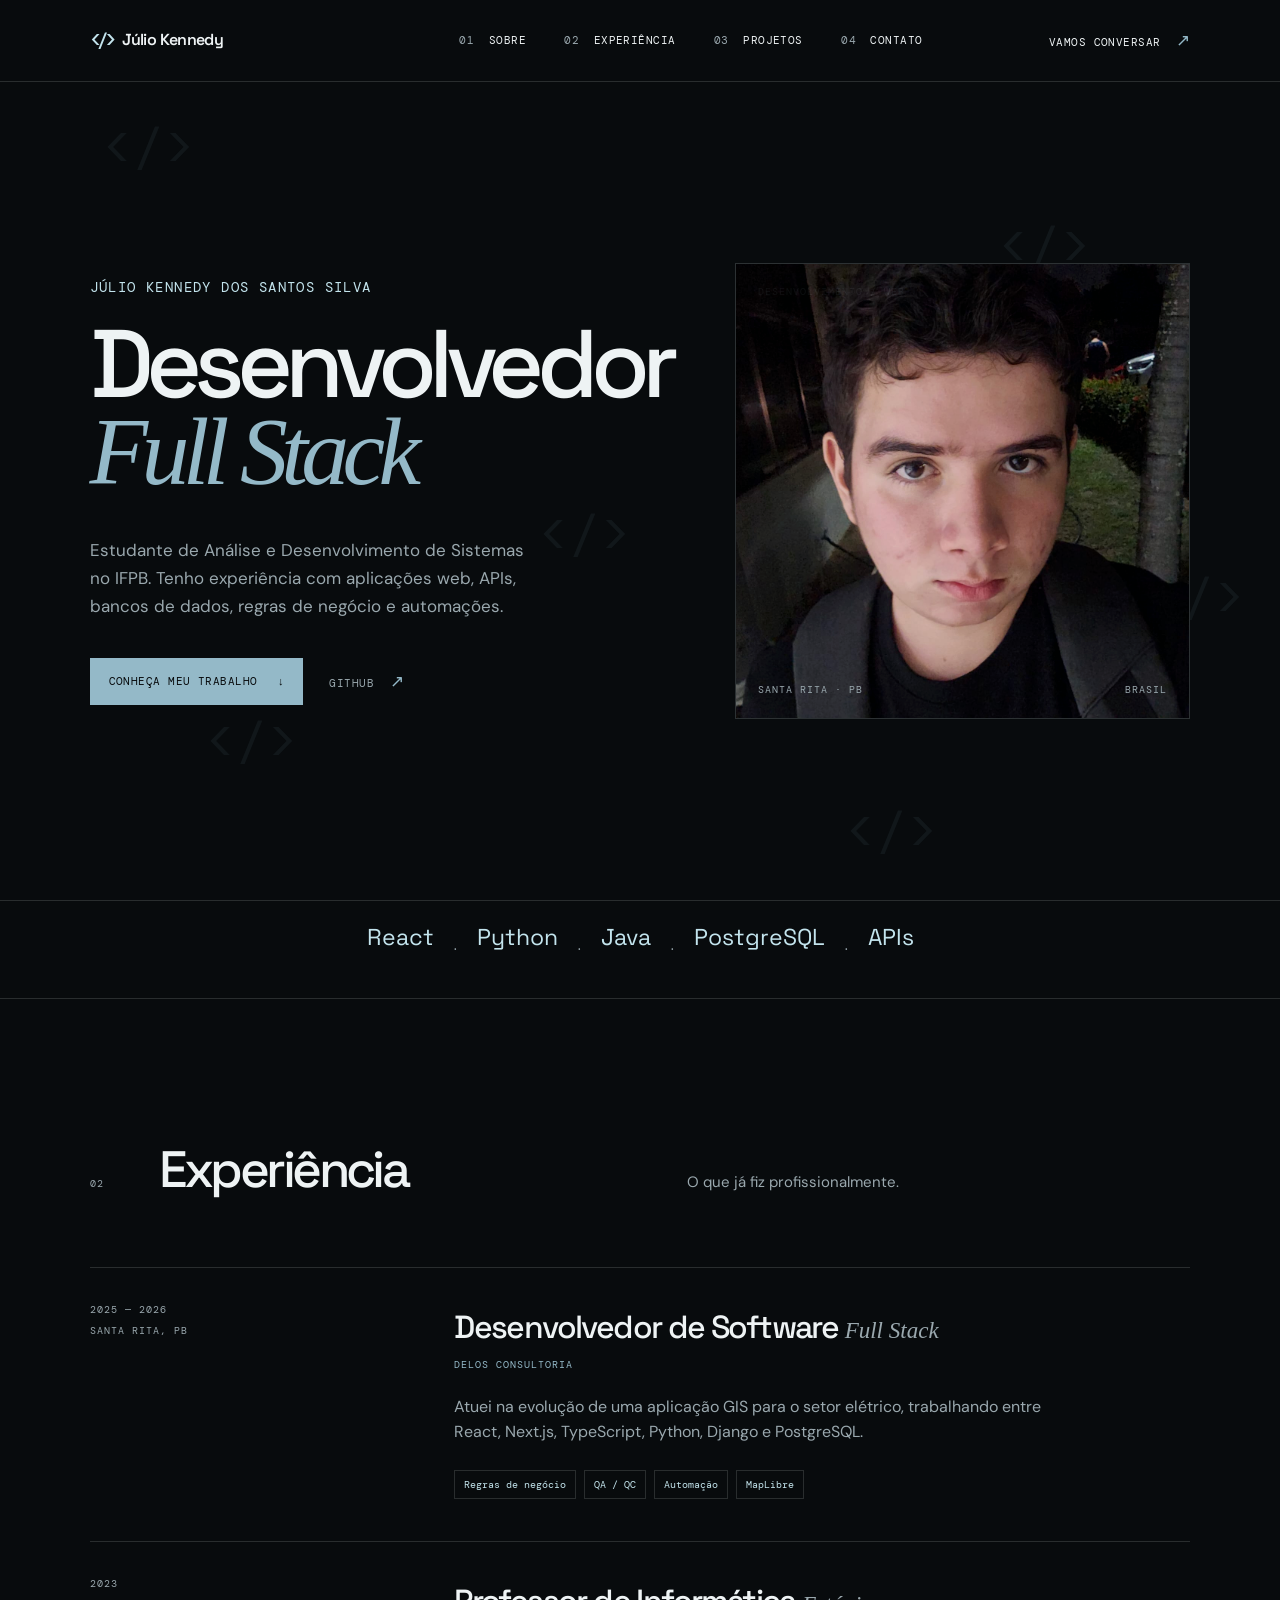
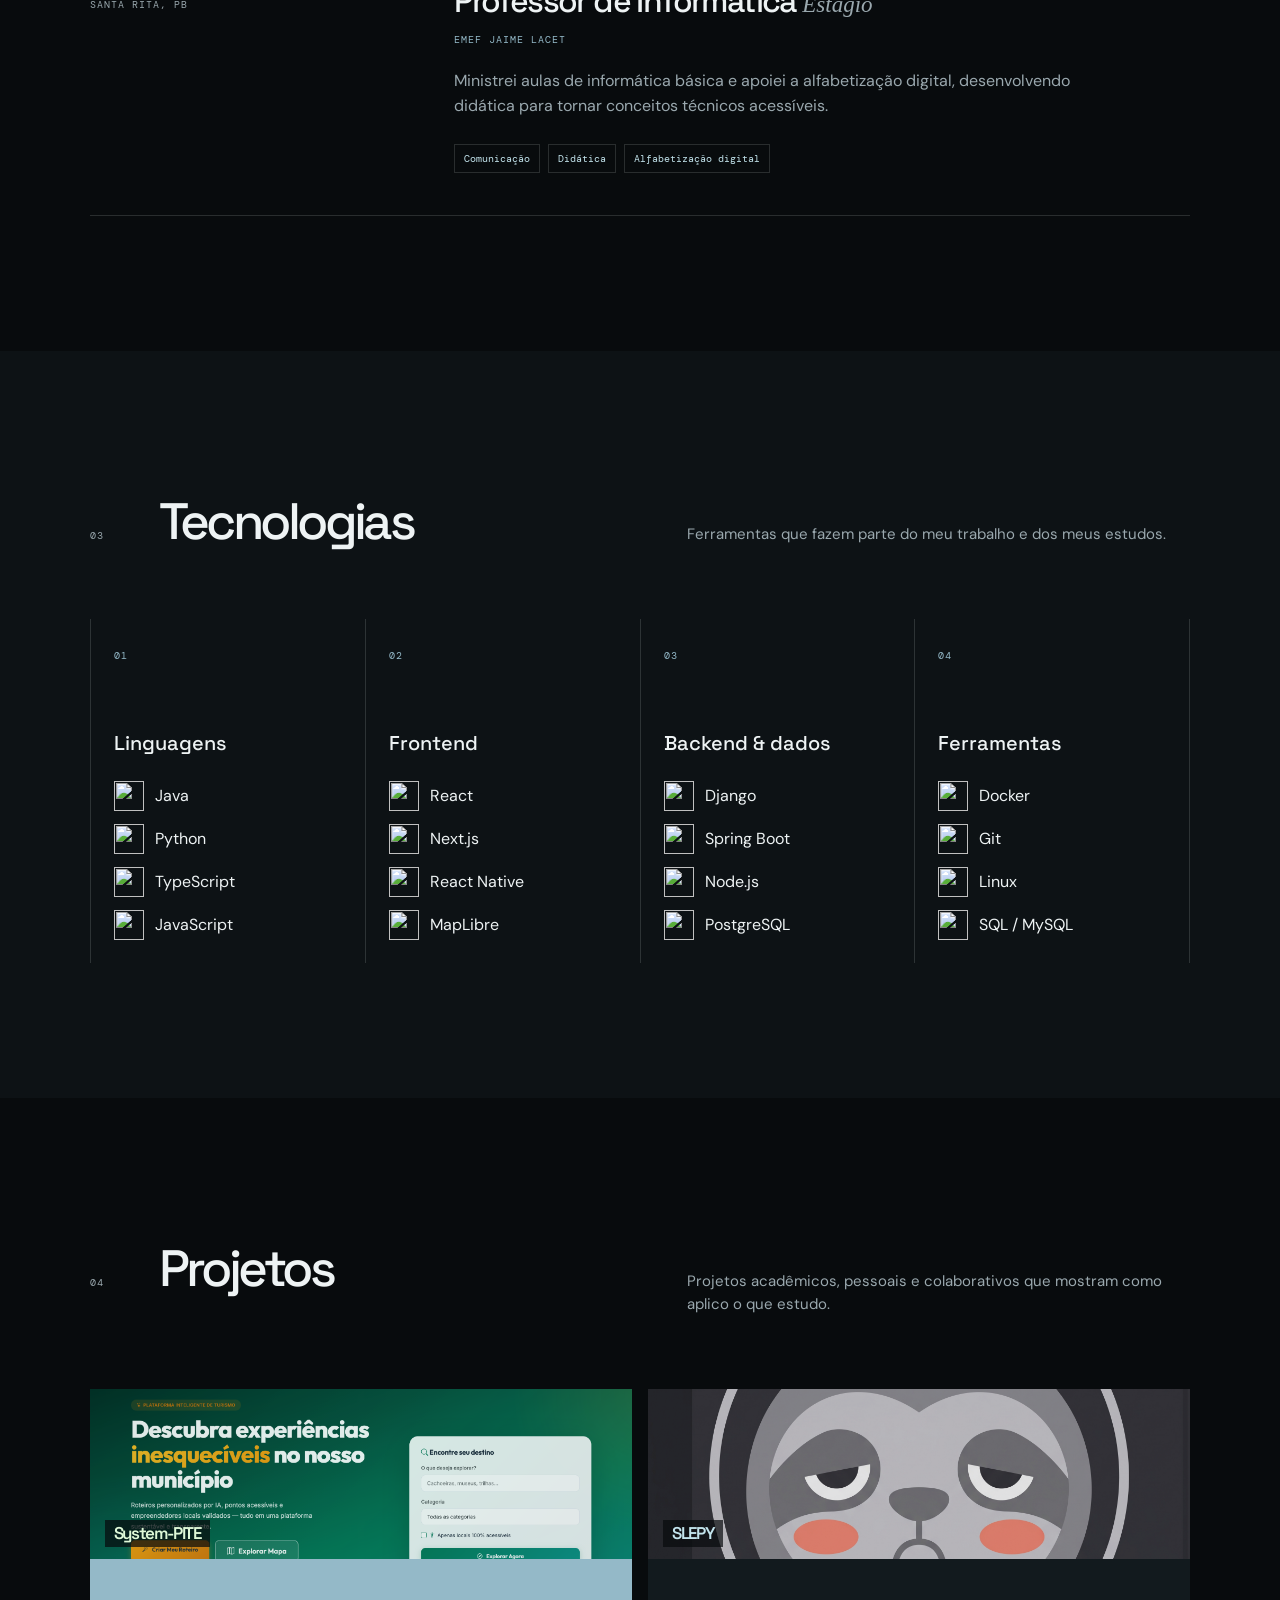
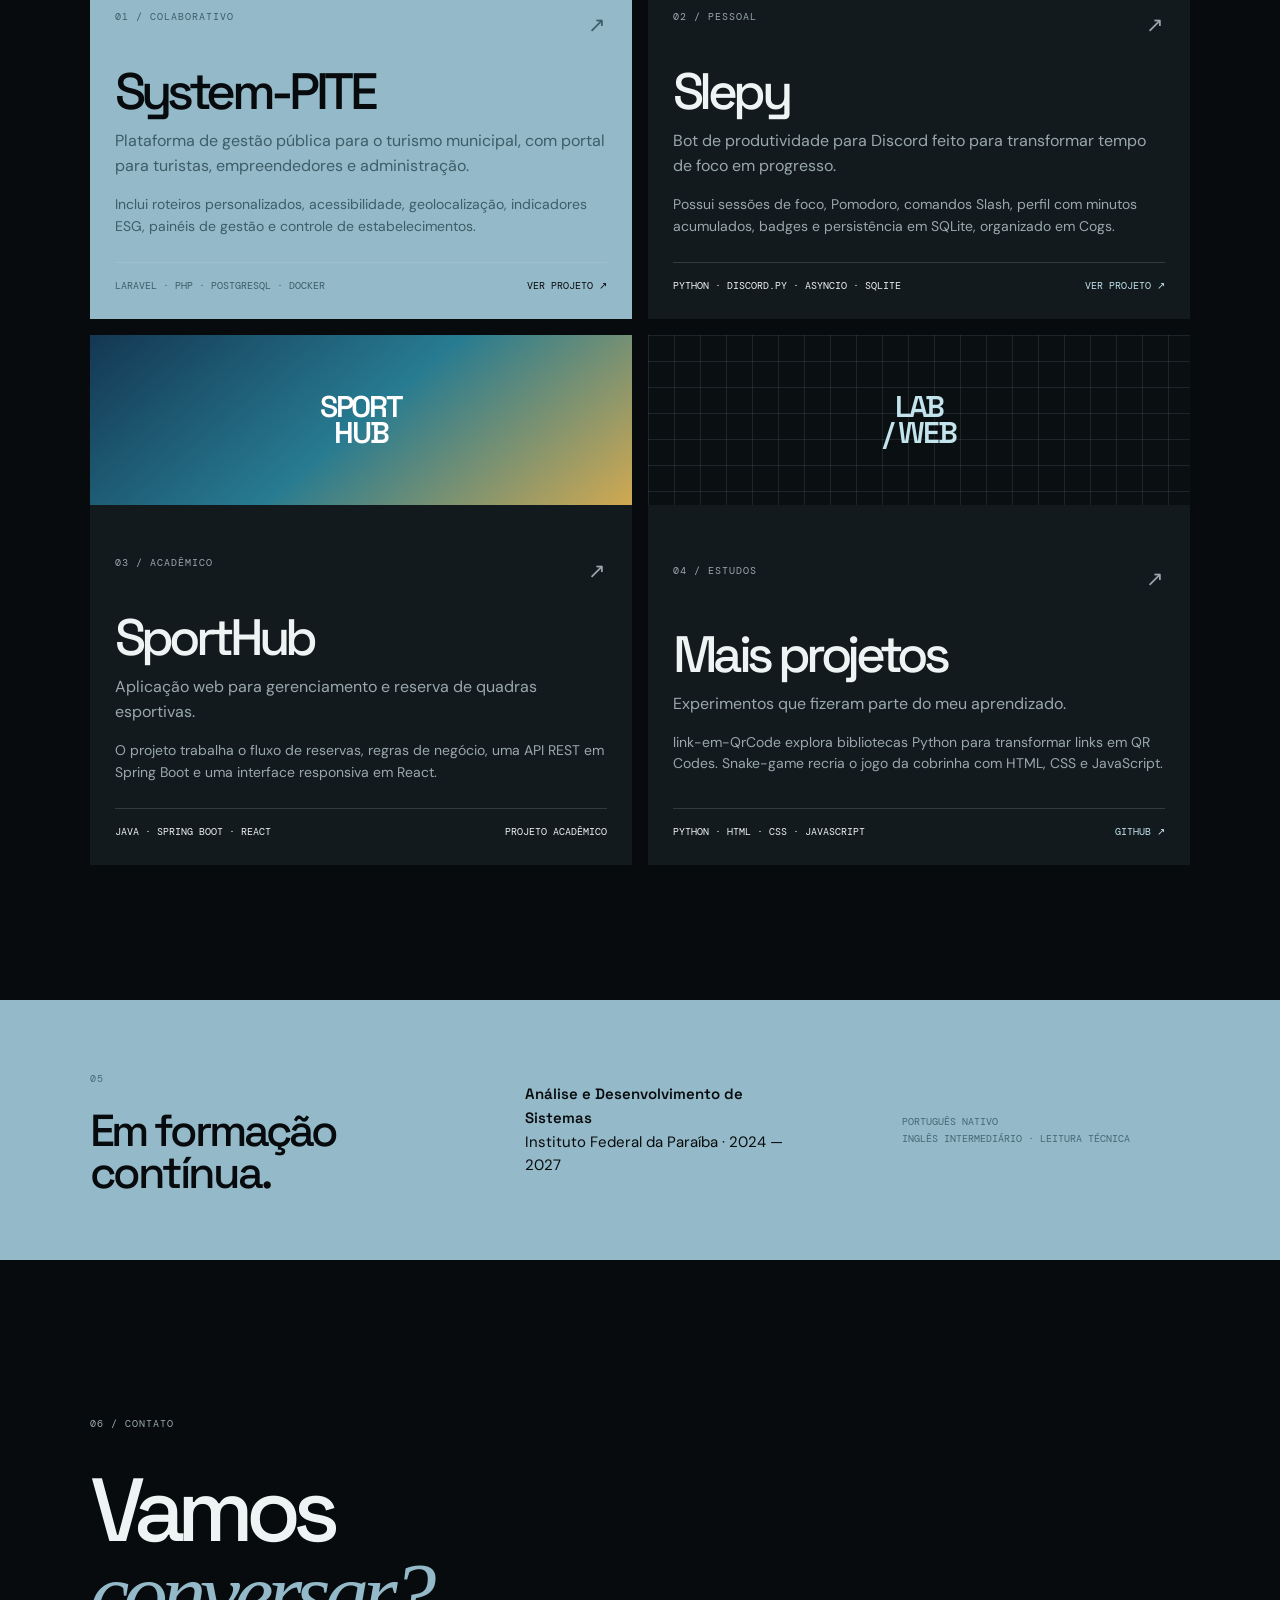
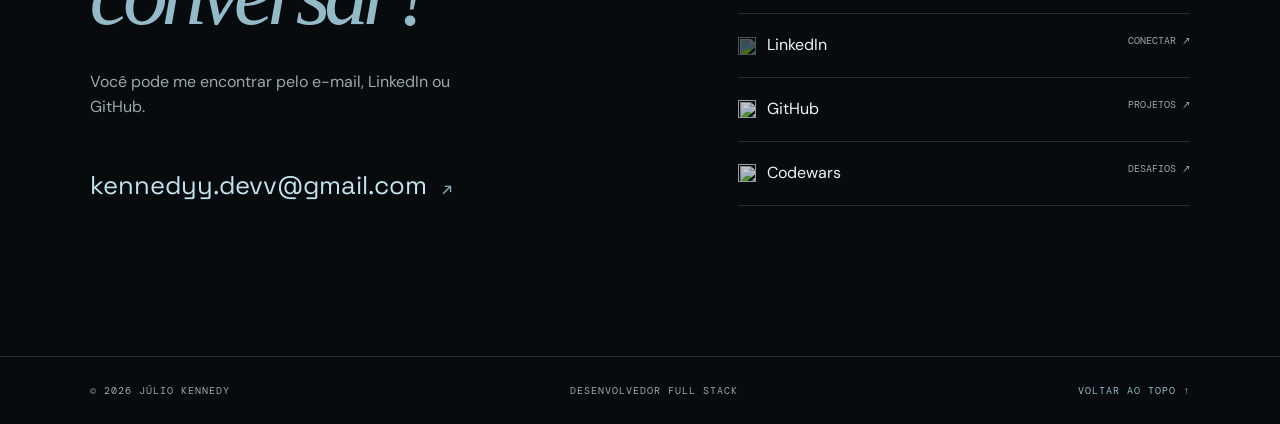
==== index.html @ 3c589f62 "feat: portifolio v1" ====
<!doctype html>
<html lang="pt-BR">
<head>
  <meta charset="UTF-8">
  <meta name="viewport" content="width=device-width, initial-scale=1.0">
  <meta name="description" content="Portfólio de Júlio Kennedy dos Santos Silva, Desenvolvedor Full Stack.">
  <meta name="theme-color" content="#101417">
  <title>Júlio Kennedy — Desenvolvedor Full Stack</title>
  <link rel="icon" type="image/svg+xml" href="favicon.svg">
  <link rel="preconnect" href="https://fonts.googleapis.com">
  <link rel="preconnect" href="https://fonts.gstatic.com" crossorigin>
  <link href="https://fonts.googleapis.com/css2?family=DM+Mono:wght@400;500&family=DM+Sans:wght@400;500;600;700&family=Space+Grotesk:wght@400;500;600;700&display=swap" rel="stylesheet">
  <link rel="stylesheet" href="style.css">
  <style>
    .contact-icon[src*="linkedin.svg"] { filter: invert(67%) sepia(8%) saturate(384%) hue-rotate(157deg) brightness(91%) contrast(86%); }
  </style>
</head>
<body>
  <div class="code-field" aria-hidden="true"><span>&lt;/&gt;</span><span>&lt;/&gt;</span><span>&lt;/&gt;</span><span>&lt;/&gt;</span><span>&lt;/&gt;</span><span>&lt;/&gt;</span></div>
  <div class="site-shell">
    <header class="site-header">
      <a class="brand" href="#top" aria-label="Voltar ao início"><span class="brand-symbol">&lt;/&gt;</span><span class="brand-name">Júlio Kennedy</span></a>
      <button class="menu-toggle" type="button" aria-expanded="false" aria-controls="main-nav">Menu</button>
      <nav class="main-nav" id="main-nav" aria-label="Navegação principal">
        <a href="#sobre">01 <span>Sobre</span></a>
        <a href="#experiencia">02 <span>Experiência</span></a>
        <a href="#projetos">03 <span>Projetos</span></a>
        <a href="#contato">04 <span>Contato</span></a>
      </nav>
      <a class="header-link" href="mailto:kennedyy.devv@gmail.com">Vamos conversar <span>↗</span></a>
    </header>

    <main id="top">
      <section class="hero section-pad" id="sobre">
        <div class="hero-copy reveal">
          <p class="hero-kicker">Júlio Kennedy dos Santos Silva</p>
          <h1>Desenvolvedor<br><em>Full Stack</em></h1>
          <p class="hero-intro">Estudante de Análise e Desenvolvimento de Sistemas no IFPB. Tenho experiência com aplicações web, APIs, bancos de dados, regras de negócio e automações.</p>
          <div class="hero-actions">
            <a class="button button-primary" href="#experiencia">Conheça meu trabalho <span>↓</span></a>
            <a class="text-link" href="https://github.com/JulioKennedyy" target="_blank" rel="noreferrer">GitHub <span>↗</span></a>
          </div>
        </div>
        <div class="hero-visual reveal" aria-label="Foto de Júlio Kennedy">
          <div class="visual-label">DESENVOLVIMENTO / WEB</div>
          <img class="portrait-image" src="image/juilioIcon.jpeg" alt="Foto de perfil de Júlio Kennedy">
          <div class="visual-caption"><span>Santa Rita · PB</span><span>BRASIL</span></div>
        </div>
      </section>

      <section class="signal-strip section-pad reveal" aria-label="Resumo profissional">
        <p>React</p><span>·</span><p>Python</p><span>·</span><p>Java</p><span>·</span><p>PostgreSQL</p><span>·</span><p>APIs</p>
      </section>

      <section class="content-section section-pad" id="experiencia">
        <div class="section-heading reveal"><span class="section-number">02</span><h2>Experiência</h2><p>O que já fiz profissionalmente.</p></div>
        <div class="experience-list">
          <article class="experience-item reveal">
            <div class="experience-meta"><span>2025 — 2026</span><span>Santa Rita, PB</span></div>
            <div class="experience-main"><h3>Desenvolvedor de Software <small>Full Stack</small></h3><p class="company">DELOS CONSULTORIA</p><p>Atuei na evolução de uma aplicação GIS para o setor elétrico, trabalhando entre React, Next.js, TypeScript, Python, Django e PostgreSQL.</p><ul class="tag-list"><li>Regras de negócio</li><li>QA / QC</li><li>Automação</li><li>MapLibre</li></ul></div>
          </article>
          <article class="experience-item reveal">
            <div class="experience-meta"><span>2023</span><span>Santa Rita, PB</span></div>
            <div class="experience-main"><h3>Professor de Informática <small>Estágio</small></h3><p class="company">EMEF JAIME LACET</p><p>Ministrei aulas de informática básica e apoiei a alfabetização digital, desenvolvendo didática para tornar conceitos técnicos acessíveis.</p><ul class="tag-list"><li>Comunicação</li><li>Didática</li><li>Alfabetização digital</li></ul></div>
          </article>
        </div>
      </section>

      <section class="content-section section-pad skills-section" id="stack">
        <div class="section-heading reveal"><span class="section-number">03</span><h2>Tecnologias</h2><p>Ferramentas que fazem parte do meu trabalho e dos meus estudos.</p></div>
        <div class="skills-grid reveal">
          <div class="skill-group"><span class="skill-index">01</span><h3>Linguagens</h3><div class="tech-list"><span><img src="https://skillicons.dev/icons?i=java" alt="">Java</span><span><img src="https://skillicons.dev/icons?i=python" alt="">Python</span><span><img src="https://skillicons.dev/icons?i=ts" alt="">TypeScript</span><span><img src="https://skillicons.dev/icons?i=js" alt="">JavaScript</span></div></div>
          <div class="skill-group"><span class="skill-index">02</span><h3>Frontend</h3><div class="tech-list"><span><img src="https://skillicons.dev/icons?i=react" alt="">React</span><span><img src="https://skillicons.dev/icons?i=nextjs" alt="">Next.js</span><span><img src="https://skillicons.dev/icons?i=react" alt="">React Native</span><span><img src="https://skillicons.dev/icons?i=django" alt="">MapLibre</span></div></div>
          <div class="skill-group"><span class="skill-index">03</span><h3>Backend & dados</h3><div class="tech-list"><span><img src="https://skillicons.dev/icons?i=django" alt="">Django</span><span><img src="https://skillicons.dev/icons?i=spring" alt="">Spring Boot</span><span><img src="https://skillicons.dev/icons?i=nodejs" alt="">Node.js</span><span><img src="https://skillicons.dev/icons?i=postgres" alt="">PostgreSQL</span></div></div>
          <div class="skill-group"><span class="skill-index">04</span><h3>Ferramentas</h3><div class="tech-list"><span><img src="https://skillicons.dev/icons?i=docker" alt="">Docker</span><span><img src="https://skillicons.dev/icons?i=git" alt="">Git</span><span><img src="https://skillicons.dev/icons?i=linux" alt="">Linux</span><span><img src="https://skillicons.dev/icons?i=mysql" alt="">SQL / MySQL</span></div></div>
        </div>
      </section>

      <section class="content-section section-pad projects-section" id="projetos">
        <div class="section-heading reveal"><span class="section-number">04</span><h2>Projetos</h2><p>Projetos acadêmicos, pessoais e colaborativos que mostram como aplico o que estudo.</p></div>
        <div class="projects-grid">
          <article class="project-card project-featured reveal"><div class="project-image project-image-pite"><img src="image/pyte.png" alt="Interface do projeto System-PITE"><span>System-PITE</span></div><div class="project-top"><span>01 / Colaborativo</span><span class="project-arrow">↗</span></div><div><h3>System-PITE</h3><p>Plataforma de gestão pública para o turismo municipal, com portal para turistas, empreendedores e administração.</p><p class="project-detail">Inclui roteiros personalizados, acessibilidade, geolocalização, indicadores ESG, painéis de gestão e controle de estabelecimentos.</p></div><div class="project-bottom"><span>Laravel · PHP · PostgreSQL · Docker</span><a href="https://github.com/MiguelSouza0/System-PITE" target="_blank" rel="noreferrer">Ver projeto ↗</a></div></article>
          <article class="project-card reveal"><div class="project-image project-image-slepy"><img src="image/slepyIcon.png" alt="Interface do bot Slepy no Discord"><span>SLEPY</span></div><div class="project-top"><span>02 / Pessoal</span><span class="project-arrow">↗</span></div><div><h3>Slepy</h3><p>Bot de produtividade para Discord feito para transformar tempo de foco em progresso.</p><p class="project-detail">Possui sessões de foco, Pomodoro, comandos Slash, perfil com minutos acumulados, badges e persistência em SQLite, organizado em Cogs.</p></div><div class="project-bottom"><span>Python · discord.py · asyncio · SQLite</span><a href="https://github.com/JulioKennedyy/Slepy" target="_blank" rel="noreferrer">Ver projeto ↗</a></div></article>
          <article class="project-card reveal"><div class="project-image project-image-sport"><span>SPORT<br>HUB</span></div><div class="project-top"><span>03 / Acadêmico</span><span class="project-arrow">↗</span></div><div><h3>SportHub</h3><p>Aplicação web para gerenciamento e reserva de quadras esportivas.</p><p class="project-detail">O projeto trabalha o fluxo de reservas, regras de negócio, uma API REST em Spring Boot e uma interface responsiva em React.</p></div><div class="project-bottom"><span>Java · Spring Boot · React</span><span>Projeto acadêmico</span></div></article>
          <article class="project-card reveal"><div class="project-image project-image-lab"><span>LAB<br>/ WEB</span></div><div class="project-top"><span>04 / Estudos</span><span class="project-arrow">↗</span></div><div><h3>Mais projetos</h3><p>Experimentos que fizeram parte do meu aprendizado.</p><p class="project-detail">link-em-QrCode explora bibliotecas Python para transformar links em QR Codes. Snake-game recria o jogo da cobrinha com HTML, CSS e JavaScript.</p></div><div class="project-bottom"><span>Python · HTML · CSS · JavaScript</span><a href="https://github.com/JulioKennedyy" target="_blank" rel="noreferrer">GitHub ↗</a></div></article>
        </div>
      </section>

      <section class="education-band section-pad reveal">
        <div><span class="section-number">05</span><h2>Em formação contínua.</h2></div>
        <p><strong>Análise e Desenvolvimento de Sistemas</strong><br>Instituto Federal da Paraíba · 2024 — 2027</p>
        <p class="language-note">Português nativo<br>Inglês intermediário · leitura técnica</p>
      </section>

      <section class="contact-section section-pad" id="contato">
        <div class="contact-content reveal"><span class="section-number">06 / Contato</span><h2>Vamos<br><em>conversar?</em></h2><p>Você pode me encontrar pelo e-mail, LinkedIn ou GitHub.</p><a class="contact-email" href="mailto:kennedyy.devv@gmail.com">kennedyy.devv@gmail.com <span>↗</span></a></div>
        <div class="contact-links reveal"><a href="https://www.linkedin.com/in/julio-kennedy-dos-santos-silva/" target="_blank" rel="noreferrer"><span class="contact-name"><img class="contact-icon" src="https://cdn.jsdelivr.net/npm/simple-icons@v13/icons/linkedin.svg" alt="" aria-hidden="true">LinkedIn</span><span>Conectar ↗</span></a><a href="https://github.com/JulioKennedyy" target="_blank" rel="noreferrer"><span class="contact-name"><img class="contact-icon" src="https://cdn.simpleicons.org/github/9aa8ae" alt="" aria-hidden="true">GitHub</span><span>Projetos ↗</span></a><a href="https://www.codewars.com/users/JulioKennedyy" target="_blank" rel="noreferrer"><span class="contact-name"><img class="contact-icon" src="https://cdn.simpleicons.org/codewars/9aa8ae" alt="" aria-hidden="true">Codewars</span><span>Desafios ↗</span></a></div>
      </section>
    </main>

    <footer class="site-footer section-pad"><span>© <span id="year"></span> Júlio Kennedy</span><span>Desenvolvedor Full Stack</span><a href="#top">Voltar ao topo ↑</a></footer>
  </div>
  <script src="script.js"></script>
</body>
</html>
---- style.css ----
@import url('https://fonts.googleapis.com/css2?family=DM+Mono:wght@400;500&family=DM+Sans:wght@400;500;600;700&family=Space+Grotesk:wght@400;500;600;700&display=swap');

:root { --ink: #080b0d; --ink-soft: #0d1215; --paper: #eef3f4; --muted: #9aa8ae; --line: rgba(216, 221, 224, .16); --blue: #94b9c8; --blue-bright: #c3e4ed; --serif: Georgia, 'Times New Roman', serif; --sans: 'DM Sans', sans-serif; --display: 'Space Grotesk', sans-serif; --mono: 'DM Mono', monospace; }
* { box-sizing: border-box; }
html { scroll-behavior: smooth; }
body { margin: 0; background: var(--ink); color: var(--paper); font-family: var(--sans); font-size: 16px; line-height: 1.55; }
a { color: inherit; text-decoration: none; }
.site-shell { overflow: hidden; }
.code-field { inset: 0; overflow: hidden; pointer-events: none; position: fixed; z-index: 0; }
.code-field span { color: rgba(148, 185, 200, .07); font-family: var(--mono); font-size: clamp(24px, 4vw, 58px); position: absolute; }
.code-field span:nth-child(1) { animation: code-drift-one 22s linear infinite; left: 8%; top: 12%; }
.code-field span:nth-child(2) { animation: code-drift-two 27s linear infinite; left: 78%; top: 23%; }
.code-field span:nth-child(3) { animation: code-drift-one 31s linear infinite reverse; left: 42%; top: 55%; }
.code-field span:nth-child(4) { animation: code-drift-two 25s linear infinite reverse; left: 16%; top: 78%; }
.code-field span:nth-child(5) { animation: code-drift-one 34s linear infinite; left: 66%; top: 88%; }
.code-field span:nth-child(6) { animation: code-drift-two 29s linear infinite; left: 90%; top: 62%; }
@keyframes code-drift-one { 0% { opacity: 0; transform: translate3d(-12vw, 8vh, 0) rotate(-8deg); } 15%, 75% { opacity: 1; } 100% { opacity: 0; transform: translate3d(16vw, -18vh, 0) rotate(12deg); } }
@keyframes code-drift-two { 0% { opacity: 0; transform: translate3d(10vw, 15vh, 0) rotate(10deg); } 20%, 80% { opacity: 1; } 100% { opacity: 0; transform: translate3d(-19vw, -12vh, 0) rotate(-15deg); } }
.section-pad { padding-left: clamp(24px, 7vw, 112px); padding-right: clamp(24px, 7vw, 112px); }
.site-header { align-items: center; border-bottom: 1px solid var(--line); display: flex; height: 82px; justify-content: space-between; padding: 0 clamp(24px, 7vw, 112px); position: relative; z-index: 5; }
.brand { align-items: center; color: var(--paper); display: flex; font-family: var(--display); gap: 10px; }
.brand-symbol { color: var(--blue-bright); font-family: var(--mono); font-size: 19px; font-weight: 500; letter-spacing: -.18em; }
.brand-name { font-size: 16px; font-weight: 600; letter-spacing: -.04em; }
.main-nav { display: flex; gap: clamp(20px, 3vw, 50px); margin-left: 10%; }
.main-nav a, .header-link, .text-link { color: var(--muted); font-family: var(--mono); font-size: 11px; letter-spacing: .04em; text-transform: uppercase; transition: color .25s ease; }
.main-nav a span { color: var(--paper); margin-left: 7px; }
.main-nav a:hover, .header-link:hover, .text-link:hover { color: var(--blue-bright); }
.header-link { color: var(--paper); }
.header-link span, .text-link span, .contact-email span { color: var(--blue); font-size: 17px; margin-left: 8px; }
.menu-toggle { background: none; border: 0; color: var(--paper); cursor: pointer; display: none; font-family: var(--mono); font-size: 11px; text-transform: uppercase; }
.hero { align-items: center; display: grid; gap: 7vw; grid-template-columns: minmax(0, 1fr) minmax(300px, .82fr); min-height: calc(100vh - 82px); padding-bottom: 100px; padding-top: 100px; }
.hero-kicker, .section-number, .visual-label, .visual-caption, .project-top, .skill-index, .experience-meta, .company, .site-footer { color: var(--muted); font-family: var(--mono); font-size: 10px; letter-spacing: .1em; text-transform: uppercase; }
.hero-kicker { color: var(--blue-bright); font-size: 14px; margin: 0 0 22px; }
h1, h2, h3, p { margin-top: 0; }
h1 { color: var(--paper); font-family: var(--display); font-size: clamp(54px, 7.5vw, 116px); font-weight: 500; letter-spacing: -.08em; line-height: .91; margin-bottom: 40px; max-width: 850px; }
h1 em, .contact-content h2 em { color: var(--blue); font-family: var(--serif); font-weight: 400; letter-spacing: -.07em; }
.hero-intro { color: var(--muted); font-size: 17px; line-height: 1.65; max-width: 455px; }
.hero-actions { align-items: center; display: flex; gap: 26px; margin-top: 38px; }
.button { display: inline-flex; font-family: var(--mono); font-size: 11px; gap: 20px; letter-spacing: .04em; padding: 15px 19px; text-transform: uppercase; transition: background .25s ease, color .25s ease, transform .25s ease; }
.button-primary { background: var(--blue); color: var(--ink); }
.button-primary:hover { background: var(--blue-bright); transform: translateY(-3px); }
.hero-visual { aspect-ratio: 1 / 1; background: #0b1012; border: 1px solid var(--line); max-width: 570px; overflow: hidden; position: relative; transform: rotate(2deg); z-index: 1; }
.code-mark { color: rgba(195, 228, 237, .12); font-family: var(--mono); font-size: clamp(90px, 14vw, 190px); letter-spacing: -.2em; line-height: 1; position: absolute; right: -15px; top: 28%; z-index: 1; }
.portrait-frame { align-items: center; background: rgba(8, 11, 13, .76); border: 1px solid rgba(195, 228, 237, .45); bottom: 43px; display: flex; flex-direction: column; height: 37%; justify-content: center; position: absolute; right: 38px; width: 30%; z-index: 3; }
.portrait-frame span { color: var(--blue-bright); font-family: var(--display); font-size: clamp(30px, 4vw, 52px); font-weight: 600; letter-spacing: -.1em; }
.portrait-frame small { color: var(--muted); font-family: var(--mono); font-size: 8px; letter-spacing: .08em; margin-top: 10px; }
.portrait-image { filter: contrast(1.08); height: 100%; object-fit: cover; opacity: .92; width: 100%; }
.visual-grid { background-image: linear-gradient(rgba(148, 185, 200, .13) 1px, transparent 1px), linear-gradient(90deg, rgba(148, 185, 200, .13) 1px, transparent 1px); background-size: 12.5% 12.5%; inset: 0; position: absolute; }
.visual-route { border: 1px solid var(--blue); border-radius: 48% 52% 42% 58%; height: 72%; left: 14%; opacity: .85; position: absolute; top: 15%; transform: rotate(42deg); width: 55%; }
.route-two { border-color: var(--blue-bright); border-radius: 40% 60% 65% 35%; height: 59%; left: 32%; opacity: .45; top: 23%; transform: rotate(-28deg); width: 45%; }
.visual-point { background: var(--blue-bright); border-radius: 50%; box-shadow: 0 0 0 9px rgba(195, 228, 237, .1), 0 0 26px rgba(195, 228, 237, .55); height: 9px; position: absolute; width: 9px; }
.point-one { left: 28%; top: 30%; }.point-two { right: 23%; top: 54%; }.point-three { bottom: 20%; left: 47%; }
.visual-caption { bottom: 20px; display: flex; justify-content: space-between; left: 22px; position: absolute; right: 22px; }.visual-label { color: var(--blue); left: 22px; position: absolute; top: 20px; }
.signal-strip { align-items: center; border-bottom: 1px solid var(--line); border-top: 1px solid var(--line); color: var(--blue-bright); display: flex; font-family: var(--display); font-size: clamp(16px, 2vw, 23px); gap: 18px; justify-content: center; padding-bottom: 19px; padding-top: 19px; }.signal-strip span { color: var(--muted); font-family: var(--mono); font-size: 11px; }
.content-section { padding-bottom: 135px; padding-top: 145px; }.section-heading { align-items: baseline; display: grid; gap: 24px; grid-template-columns: 45px 1fr 1fr; margin-bottom: 72px; }.section-heading h2 { font-family: var(--display); font-size: clamp(34px, 4vw, 62px); font-weight: 500; letter-spacing: -.07em; line-height: 1; margin: 0; }.section-heading p { color: var(--muted); font-size: 15px; margin: 0; }
.experience-item { border-top: 1px solid var(--line); display: grid; gap: 30px; grid-template-columns: 1fr 2.2fr; padding: 35px 0 42px; }.experience-item:last-child { border-bottom: 1px solid var(--line); }.experience-meta { display: flex; flex-direction: column; gap: 7px; line-height: 1.4; }.experience-main { max-width: 750px; }.experience-main h3 { font-family: var(--display); font-size: clamp(22px, 2.5vw, 32px); font-weight: 500; letter-spacing: -.05em; margin-bottom: 5px; }.experience-main h3 small { color: var(--muted); font-family: var(--serif); font-size: .72em; font-style: italic; font-weight: 400; letter-spacing: 0; }.company { color: var(--blue); margin-bottom: 22px; }.experience-main > p:not(.company) { color: var(--muted); max-width: 625px; }.tag-list { display: flex; flex-wrap: wrap; gap: 8px; list-style: none; margin: 25px 0 0; padding: 0; }.tag-list li { border: 1px solid var(--line); color: var(--blue-bright); font-family: var(--mono); font-size: 10px; padding: 6px 9px; }
.skills-section { background: #0d1215; }.skills-grid { border-left: 1px solid var(--line); display: grid; grid-template-columns: repeat(4, 1fr); }.skill-group { border-right: 1px solid var(--line); min-height: 290px; padding: 23px; }.skill-index { color: var(--blue); }.skill-group h3 { font-family: var(--display); font-size: 20px; font-weight: 500; margin: 61px 0 22px; }.tech-list { display: grid; gap: 13px; }.tech-list span { align-items: center; color: var(--paper); display: flex; font-size: 16px; gap: 11px; }.tech-list img { height: 30px; width: 30px; }
.projects-grid { display: grid; gap: 16px; grid-template-columns: 1fr 1fr; }.project-card { background: #121a1e; display: flex; flex-direction: column; justify-content: space-between; min-height: 530px; padding: 25px; transition: background .25s ease, transform .25s ease; }.project-card:hover { background: #1b2a31; transform: translateY(-5px); }.project-featured { background: var(--blue); color: var(--ink); }.project-featured:hover { background: var(--blue-bright); }.project-image { align-items: center; background-color: #0a0f11; display: flex; height: 170px; justify-content: center; margin: -25px -25px 25px; overflow: hidden; position: relative; }.project-image::after { background: linear-gradient(130deg, transparent, rgba(195, 228, 237, .2), transparent); content: ''; inset: 0; position: absolute; transform: translateX(-100%); transition: transform .5s ease; }.project-card:hover .project-image::after { transform: translateX(100%); }.project-image > img { height: 100%; object-fit: cover; width: 100%; }.project-image span { color: var(--blue-bright); font-family: var(--display); font-size: 30px; font-weight: 600; letter-spacing: -.08em; line-height: .85; position: relative; text-align: center; z-index: 1; }.project-image-pite { background: linear-gradient(135deg, #063c32, #08745e 55%, #112e38); }.project-image-pite img { opacity: .88; }.project-image-pite span { background: rgba(8, 11, 13, .72); bottom: 12px; color: #dff9d8; font-size: 17px; left: 15px; padding: 6px 9px; position: absolute; }.project-image-slepy { background: #2d2d35; }.project-image-slepy img { opacity: .86; }.project-image-slepy span { background: rgba(8, 11, 13, .7); bottom: 12px; color: var(--blue-bright); font-size: 17px; left: 15px; padding: 6px 9px; position: absolute; }.project-image-sport { background: linear-gradient(140deg, #143753, #277b91 50%, #d1a951); }.project-image-sport span { color: #fff; }.project-image-lab { background-image: linear-gradient(rgba(148, 185, 200, .13) 1px, transparent 1px), linear-gradient(90deg, rgba(148, 185, 200, .13) 1px, transparent 1px); background-size: 26px 26px; }.project-top, .project-bottom { display: flex; justify-content: space-between; }.project-card .project-top { color: var(--muted); }.project-featured .project-top, .project-featured .project-bottom { color: #3d5d68; }.project-arrow { font-size: 21px; }.project-card h3 { font-family: var(--display); font-size: clamp(33px, 4vw, 58px); font-weight: 500; letter-spacing: -.09em; line-height: 1; margin: 0 0 12px; }.project-card p { color: var(--muted); margin: 0; }.project-featured p { color: #3d5d68; }.project-detail { font-size: 14px; line-height: 1.55; margin-top: 15px !important; max-width: 560px; }.project-bottom { border-top: 1px solid rgba(216, 221, 224, .16); font-family: var(--mono); font-size: 10px; gap: 15px; padding-top: 15px; text-transform: uppercase; }.project-bottom a { color: var(--blue-bright); }.project-featured .project-bottom a { color: var(--ink); }.project-note { align-items: flex-start; border-bottom: 1px solid var(--line); border-top: 1px solid var(--line); display: flex; gap: 40px; grid-column: span 2; padding: 27px 0; }.project-index { color: var(--blue); font-family: var(--mono); font-size: 11px; }.project-note p { color: var(--muted); font-family: var(--serif); font-size: clamp(20px, 2.3vw, 30px); line-height: 1.25; margin: 0; max-width: 650px; }
.education-band { align-items: center; background: var(--blue); color: var(--ink); display: grid; gap: 7vw; grid-template-columns: 1.2fr 1fr 1fr; padding-bottom: 65px; padding-top: 65px; }.education-band .section-number { color: #496b76; }.education-band h2 { font-family: var(--display); font-size: clamp(29px, 3.5vw, 50px); font-weight: 500; letter-spacing: -.07em; line-height: .95; margin: 20px 0 0; max-width: 260px; }.education-band p { font-size: 15px; margin: 0; }.education-band strong { font-family: var(--display); font-weight: 600; }.language-note { color: #466874; font-family: var(--mono); font-size: 10px !important; line-height: 1.7; text-transform: uppercase; }
.contact-section { display: grid; gap: 10vw; grid-template-columns: 1.15fr 1fr; padding-bottom: 150px; padding-top: 150px; }.contact-content h2 { font-family: var(--display); font-size: clamp(48px, 7vw, 100px); font-weight: 500; letter-spacing: -.09em; line-height: .92; margin: 35px 0; }.contact-content > p { color: var(--muted); max-width: 370px; }.contact-email { color: var(--blue-bright); display: inline-block; font-family: var(--display); font-size: clamp(18px, 2vw, 26px); margin-top: 30px; }.contact-links { align-self: end; border-top: 1px solid var(--line); }.contact-links a { border-bottom: 1px solid var(--line); display: flex; justify-content: space-between; padding: 19px 0; }.contact-name { align-items: center; display: inline-flex; gap: 11px; }.contact-icon { height: 18px; opacity: .8; width: 18px; }.contact-links a span:last-child { color: var(--muted); font-family: var(--mono); font-size: 10px; text-transform: uppercase; }.site-footer { border-top: 1px solid var(--line); display: flex; justify-content: space-between; padding-bottom: 26px; padding-top: 26px; }.site-footer a { color: var(--blue); }
.reveal { opacity: 0; transform: translateY(20px); transition: opacity .7s ease, transform .7s ease; }.hero .reveal { opacity: 1; transform: none; }.reveal.visible { opacity: 1; transform: translateY(0); }
@media (max-width: 760px) { .site-header { height: 70px; }.brand-name { font-size: 14px; }.menu-toggle { display: block; }.main-nav { background: var(--ink-soft); border-bottom: 1px solid var(--line); display: none; flex-direction: column; gap: 25px; left: 0; margin: 0; padding: 30px 24px; position: absolute; right: 0; top: 69px; }.main-nav.is-open { display: flex; }.header-link { display: none; }.hero { display: block; min-height: auto; padding-bottom: 80px; padding-top: 80px; }.hero-visual { margin: 75px auto 0; max-width: 480px; }.signal-strip { flex-wrap: wrap; gap: 8px 12px; justify-content: flex-start; }.content-section { padding-bottom: 90px; padding-top: 90px; }.section-heading { gap: 12px; grid-template-columns: 34px 1fr; margin-bottom: 48px; }.section-heading p { grid-column: 2; }.experience-item { display: block; }.experience-meta { flex-direction: row; justify-content: space-between; margin-bottom: 23px; }.skills-grid { grid-template-columns: 1fr 1fr; }.skill-group { min-height: 280px; padding: 16px; }.skill-group h3 { margin-top: 35px; }.tech-list span { font-size: 14px; }.tech-list img { height: 26px; width: 26px; }.projects-grid { grid-template-columns: 1fr; }.project-card { min-height: 490px; }.project-note { grid-column: auto; }.education-band, .contact-section { display: block; }.education-band > * { margin-bottom: 32px; }.education-band > *:last-child { margin-bottom: 0; }.contact-section { padding-bottom: 100px; padding-top: 100px; }.contact-links { margin-top: 70px; }.site-footer { align-items: flex-start; flex-direction: column; gap: 10px; } }
@media (prefers-reduced-motion: reduce) { html { scroll-behavior: auto; }.reveal { opacity: 1; transform: none; transition: none; }.project-card, .button { transition: none; }.code-field span { animation: none; } }
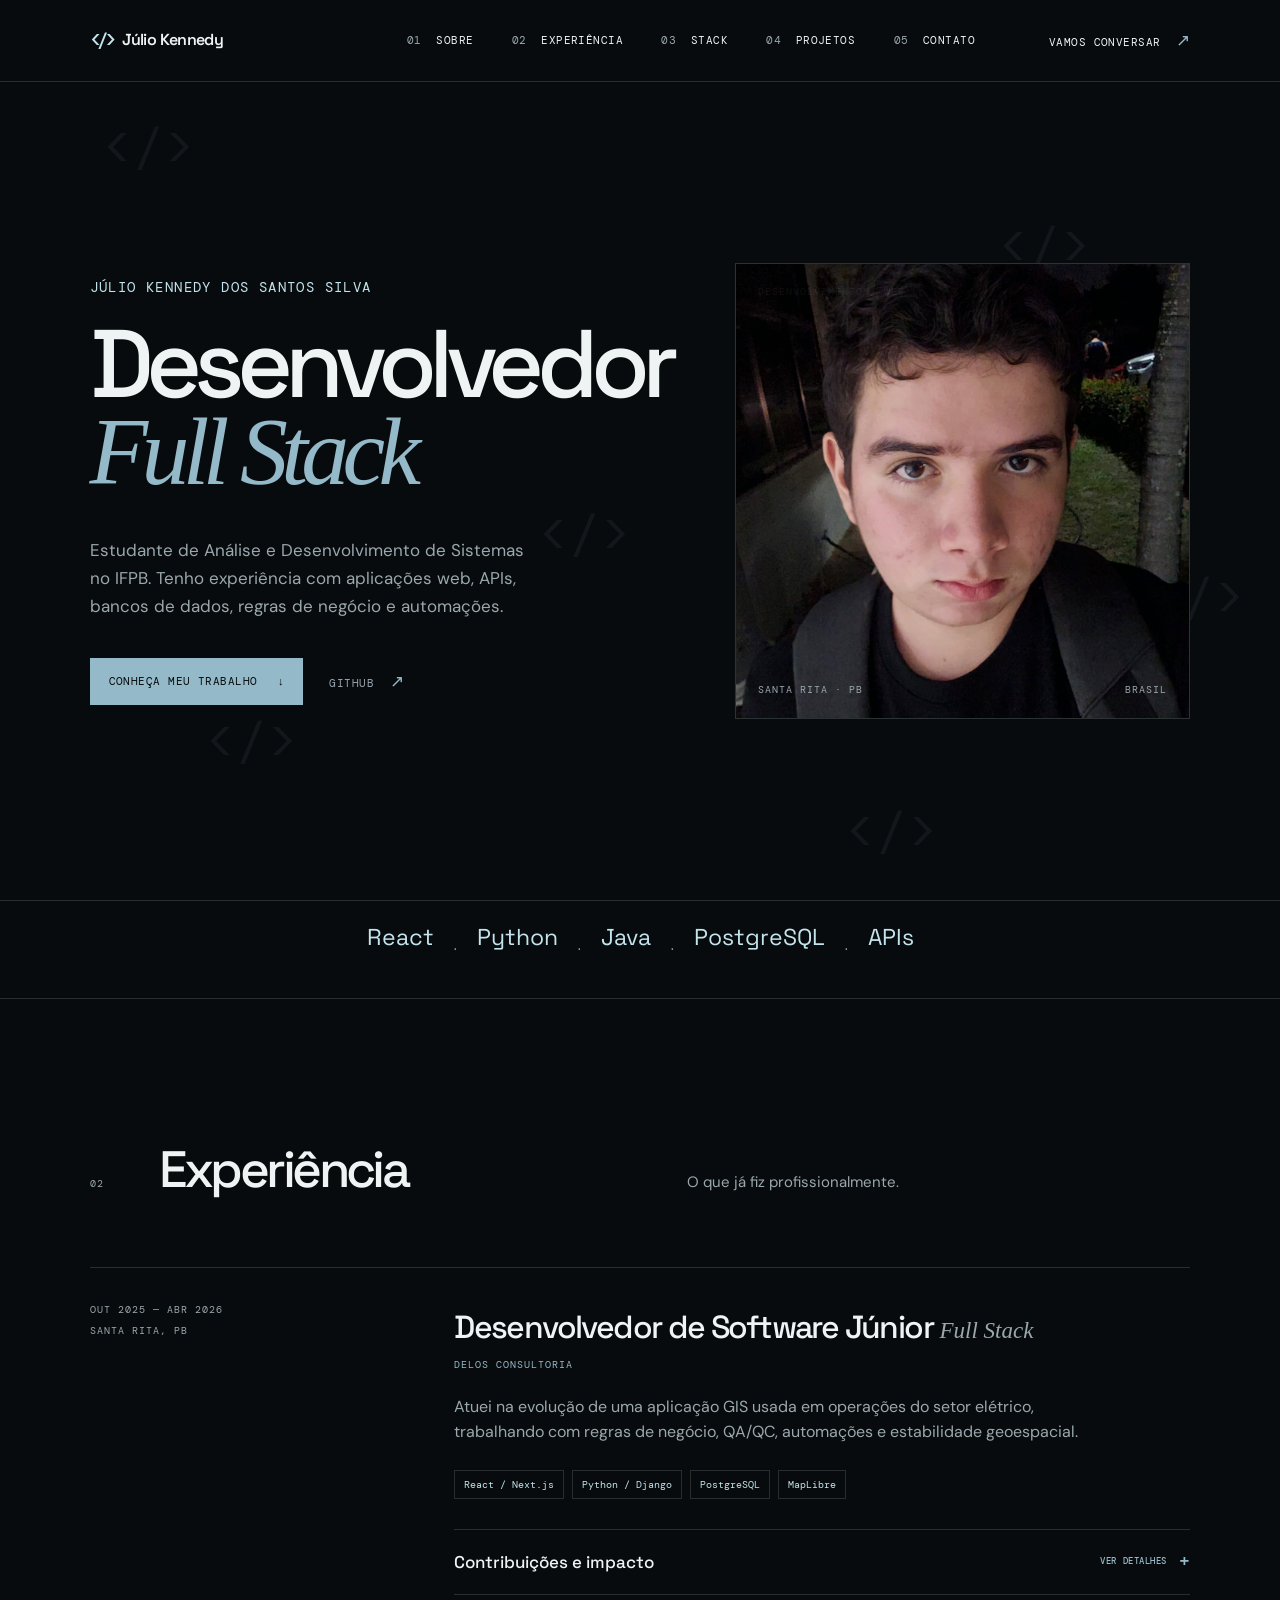
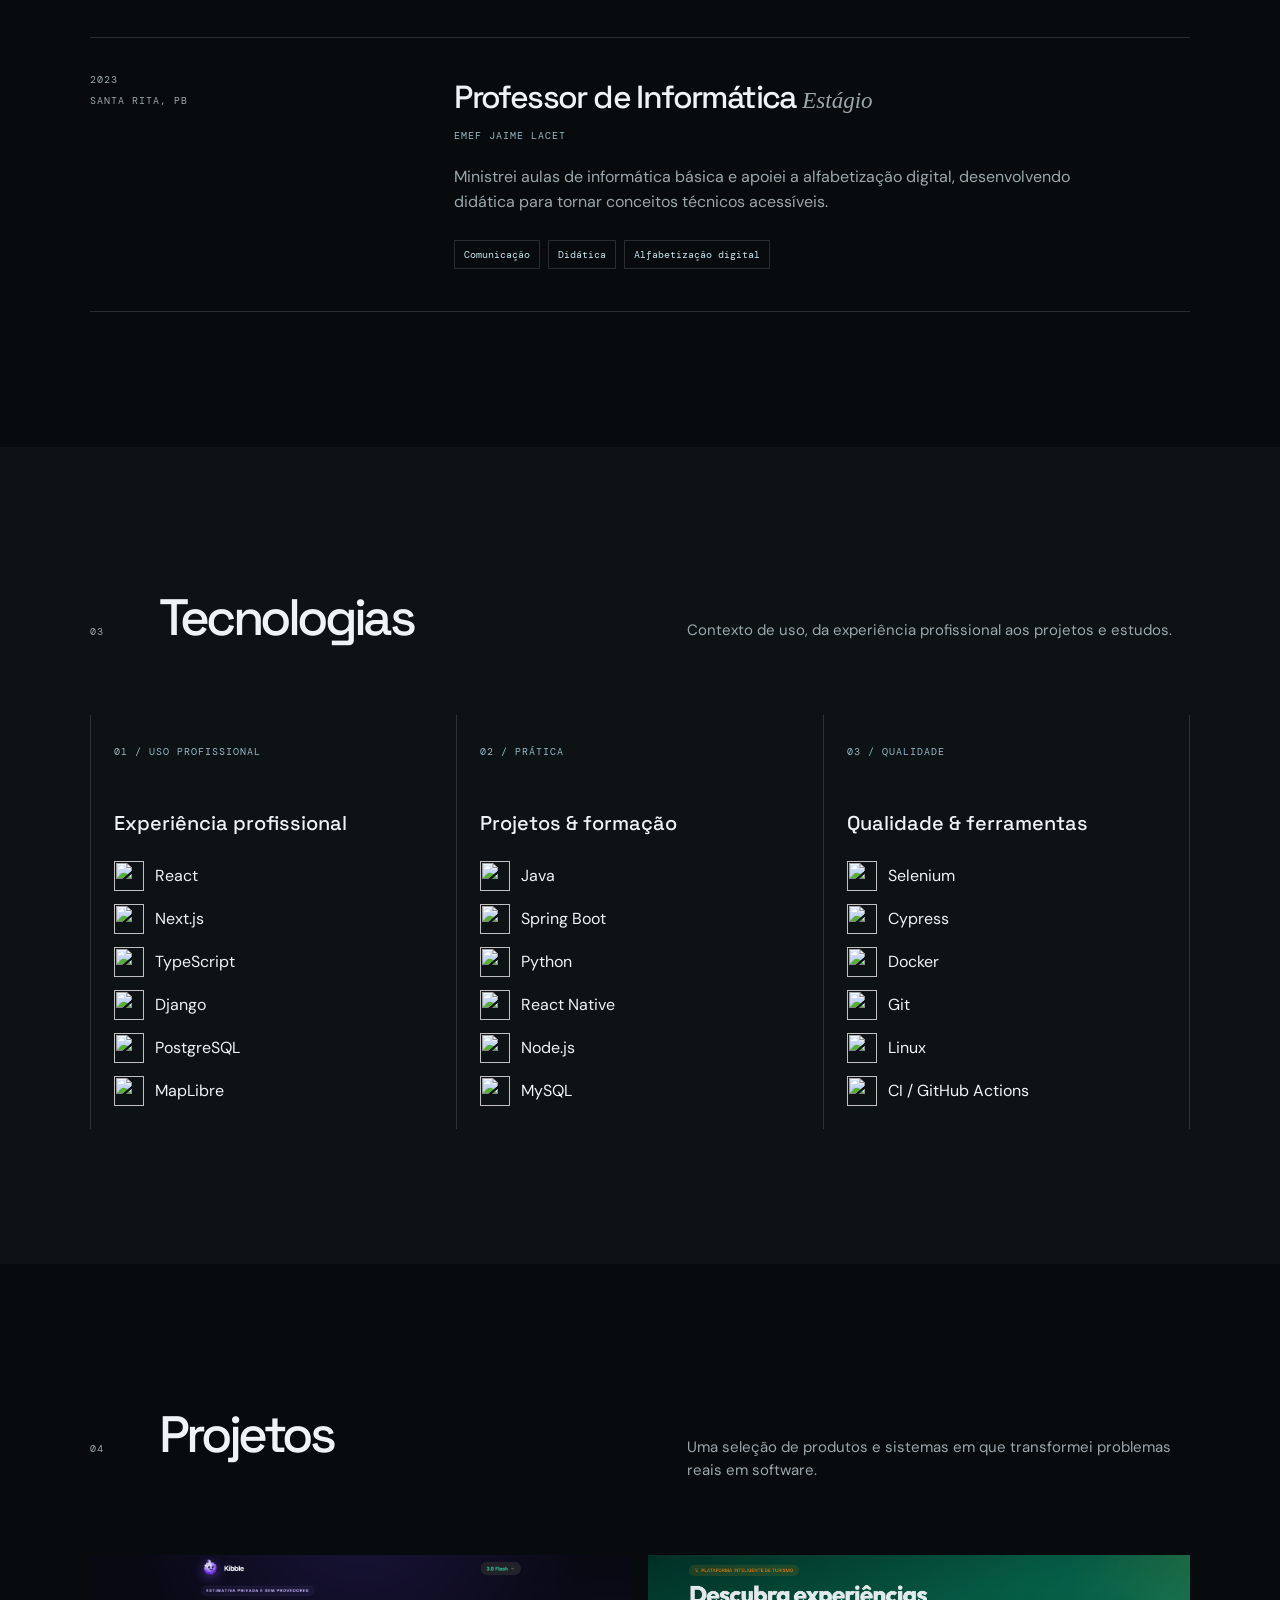
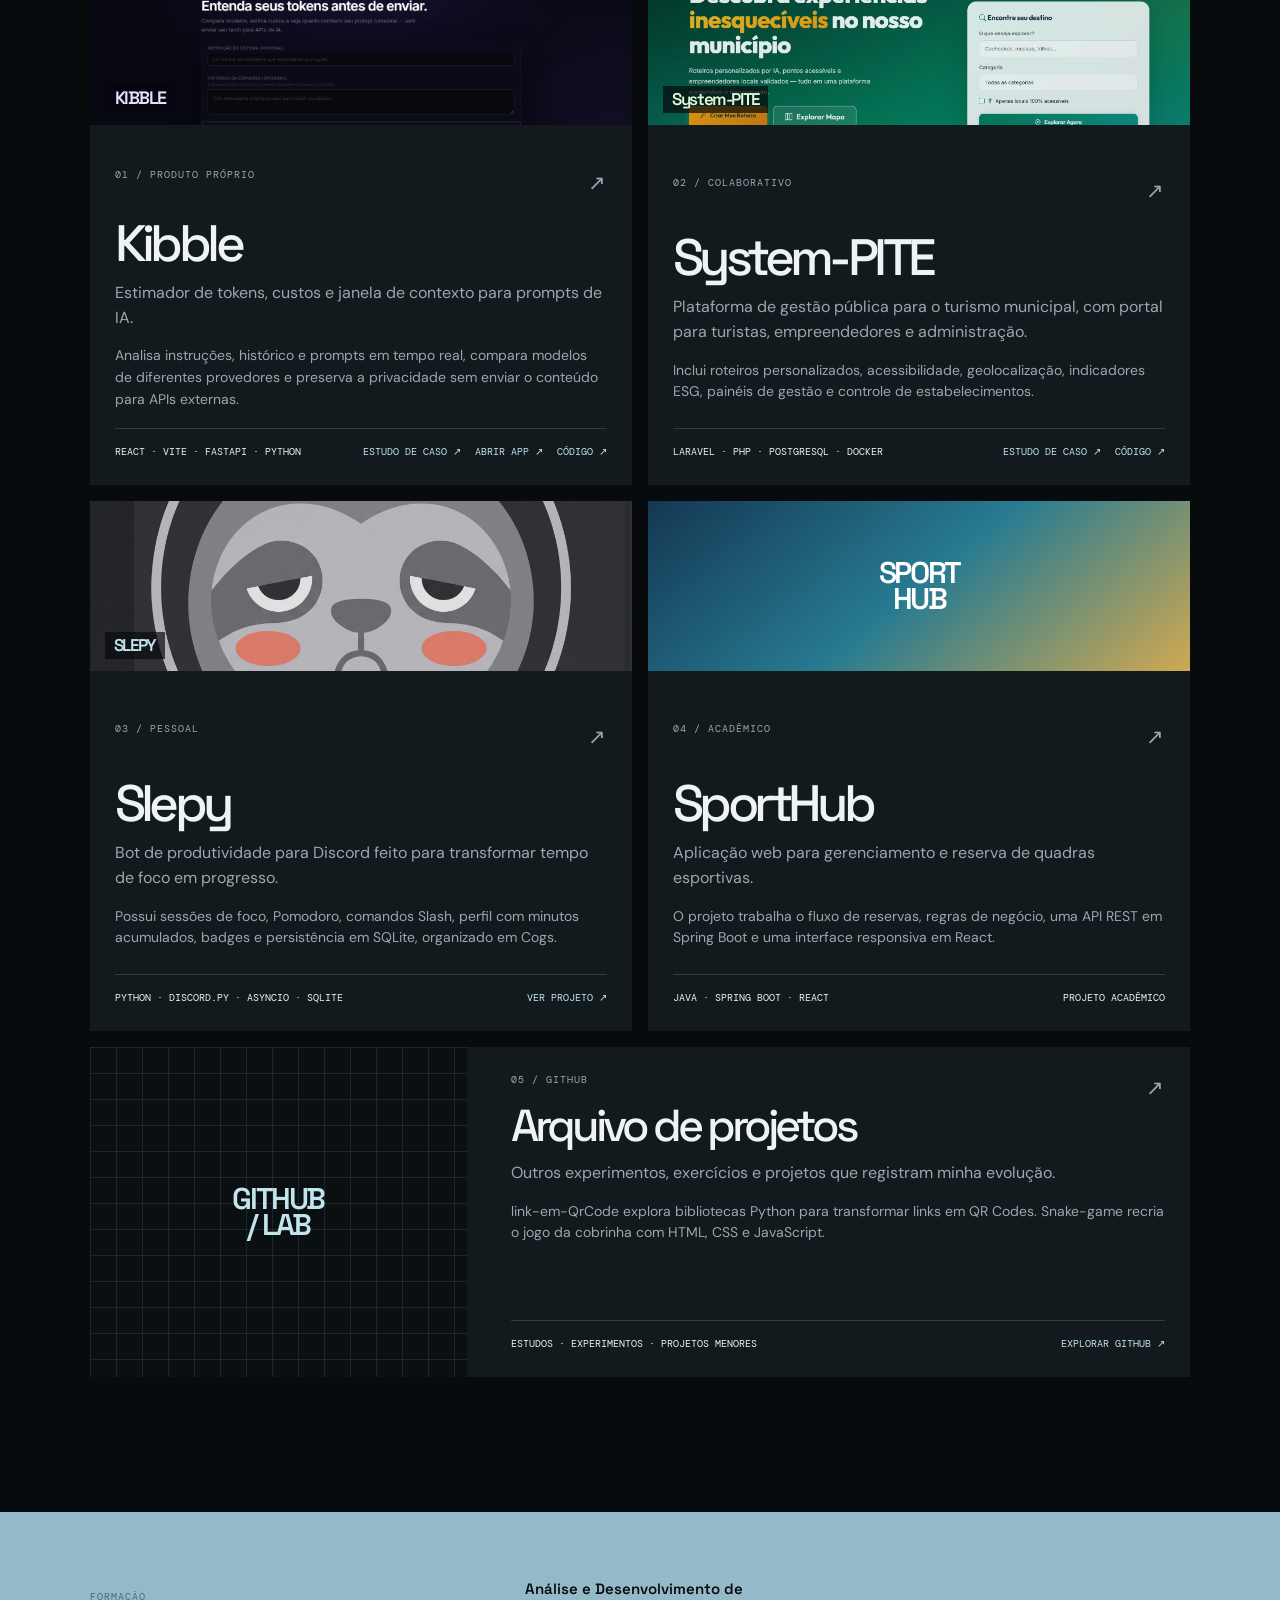
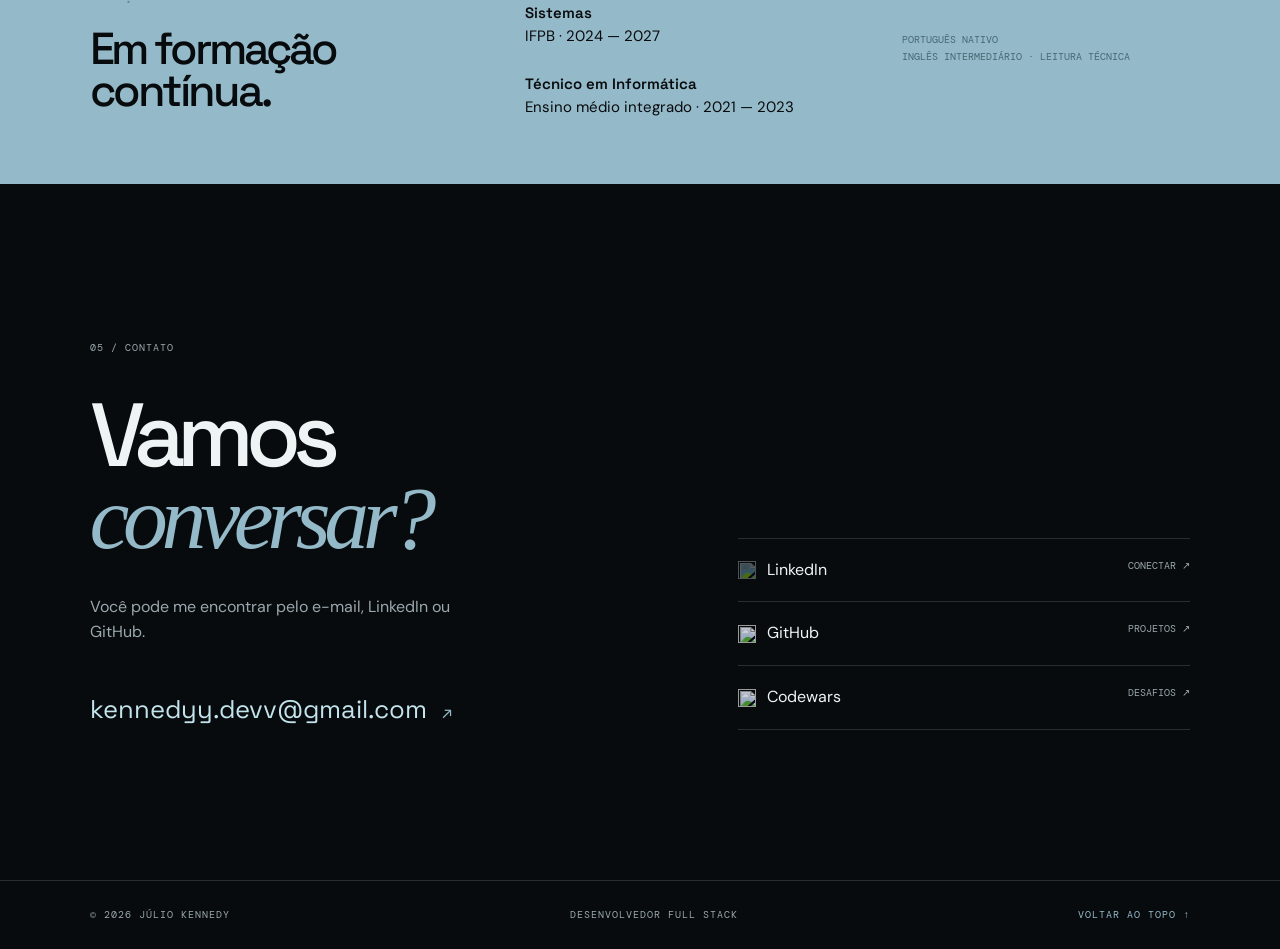
==== commit eb2394ab: "feat: aprimora portfolio e estudos de caso" ====
--- a/index.html
+++ b/index.html
@@ -3,14 +3,50 @@
 <head>
   <meta charset="UTF-8">
   <meta name="viewport" content="width=device-width, initial-scale=1.0">
+  <meta name="author" content="Júlio Kennedy dos Santos Silva">
+  <meta name="robots" content="index, follow">
   <meta name="description" content="Portfólio de Júlio Kennedy dos Santos Silva, Desenvolvedor Full Stack.">
   <meta name="theme-color" content="#101417">
-  <title>Júlio Kennedy — Desenvolvedor Full Stack</title>
+  <meta property="og:locale" content="pt_BR">
+  <meta property="og:type" content="website">
+  <meta property="og:site_name" content="Júlio Kennedy">
+  <meta property="og:title" content="Júlio Kennedy dos Santos Silva — Desenvolvedor Full Stack">
+  <meta property="og:description" content="Portfólio de Júlio Kennedy dos Santos Silva, Desenvolvedor Full Stack.">
+  <meta name="twitter:card" content="summary">
+  <meta name="twitter:title" content="Júlio Kennedy dos Santos Silva — Desenvolvedor Full Stack">
+  <meta name="twitter:description" content="Portfólio de Júlio Kennedy dos Santos Silva, Desenvolvedor Full Stack.">
+  <title>Júlio Kennedy dos Santos Silva — Desenvolvedor Full Stack</title>
   <link rel="icon" type="image/svg+xml" href="favicon.svg">
   <link rel="preconnect" href="https://fonts.googleapis.com">
   <link rel="preconnect" href="https://fonts.gstatic.com" crossorigin>
   <link href="https://fonts.googleapis.com/css2?family=DM+Mono:wght@400;500&family=DM+Sans:wght@400;500;600;700&family=Space+Grotesk:wght@400;500;600;700&display=swap" rel="stylesheet">
   <link rel="stylesheet" href="style.css">
+  <script type="application/ld+json">
+    {
+      "@context": "https://schema.org",
+      "@type": "Person",
+      "name": "Júlio Kennedy dos Santos Silva",
+      "jobTitle": "Desenvolvedor Full Stack",
+      "description": "Desenvolvedor Full Stack e estudante de Análise e Desenvolvimento de Sistemas.",
+      "image": "image/juilioIcon.jpeg",
+      "email": "mailto:kennedyy.devv@gmail.com",
+      "address": {
+        "@type": "PostalAddress",
+        "addressLocality": "Santa Rita",
+        "addressRegion": "PB",
+        "addressCountry": "BR"
+      },
+      "alumniOf": {
+        "@type": "CollegeOrUniversity",
+        "name": "Instituto Federal da Paraíba"
+      },
+      "sameAs": [
+        "https://github.com/JulioKennedyy",
+        "https://www.linkedin.com/in/julio-kennedy-dos-santos-silva/",
+        "https://www.codewars.com/users/JulioKennedyy"
+      ]
+    }
+  </script>
   <style>
     .contact-icon[src*="linkedin.svg"] { filter: invert(67%) sepia(8%) saturate(384%) hue-rotate(157deg) brightness(91%) contrast(86%); }
   </style>
@@ -24,8 +60,9 @@
       <nav class="main-nav" id="main-nav" aria-label="Navegação principal">
         <a href="#sobre">01 <span>Sobre</span></a>
         <a href="#experiencia">02 <span>Experiência</span></a>
-        <a href="#projetos">03 <span>Projetos</span></a>
-        <a href="#contato">04 <span>Contato</span></a>
+        <a href="#stack">03 <span>Stack</span></a>
+        <a href="#projetos">04 <span>Projetos</span></a>
+        <a href="#contato">05 <span>Contato</span></a>
       </nav>
       <a class="header-link" href="mailto:kennedyy.devv@gmail.com">Vamos conversar <span>↗</span></a>
     </header>
@@ -38,7 +75,7 @@
           <p class="hero-intro">Estudante de Análise e Desenvolvimento de Sistemas no IFPB. Tenho experiência com aplicações web, APIs, bancos de dados, regras de negócio e automações.</p>
           <div class="hero-actions">
             <a class="button button-primary" href="#experiencia">Conheça meu trabalho <span>↓</span></a>
-            <a class="text-link" href="https://github.com/JulioKennedyy" target="_blank" rel="noreferrer">GitHub <span>↗</span></a>
+            <a class="text-link" href="https://github.com/JulioKennedyy" target="_blank" rel="noopener noreferrer">GitHub <span>↗</span></a>
           </div>
         </div>
         <div class="hero-visual reveal" aria-label="Foto de Júlio Kennedy">
@@ -52,12 +89,46 @@
         <p>React</p><span>·</span><p>Python</p><span>·</span><p>Java</p><span>·</span><p>PostgreSQL</p><span>·</span><p>APIs</p>
       </section>
 
-      <section class="content-section section-pad" id="experiencia">
-        <div class="section-heading reveal"><span class="section-number">02</span><h2>Experiência</h2><p>O que já fiz profissionalmente.</p></div>
+      <section class="content-section section-pad" id="experiencia" aria-labelledby="experiencia-title">
+        <div class="section-heading reveal"><span class="section-number">02</span><h2 id="experiencia-title">Experiência</h2><p>O que já fiz profissionalmente.</p></div>
         <div class="experience-list">
           <article class="experience-item reveal">
-            <div class="experience-meta"><span>2025 — 2026</span><span>Santa Rita, PB</span></div>
-            <div class="experience-main"><h3>Desenvolvedor de Software <small>Full Stack</small></h3><p class="company">DELOS CONSULTORIA</p><p>Atuei na evolução de uma aplicação GIS para o setor elétrico, trabalhando entre React, Next.js, TypeScript, Python, Django e PostgreSQL.</p><ul class="tag-list"><li>Regras de negócio</li><li>QA / QC</li><li>Automação</li><li>MapLibre</li></ul></div>
+            <div class="experience-meta"><span>Out 2025 — Abr 2026</span><span>Santa Rita, PB</span></div>
+            <div class="experience-main">
+              <h3>Desenvolvedor de Software Júnior <small>Full Stack</small></h3>
+              <p class="company">DELOS CONSULTORIA</p>
+              <p>Atuei na evolução de uma aplicação GIS usada em operações do setor elétrico, trabalhando com regras de negócio, QA/QC, automações e estabilidade geoespacial.</p>
+              <ul class="tag-list"><li>React / Next.js</li><li>Python / Django</li><li>PostgreSQL</li><li>MapLibre</li></ul>
+              <details class="experience-details">
+                <summary><span>Contribuições e impacto</span><span class="details-action"><span class="details-label-open">Ver detalhes</span><span class="details-label-close">Fechar</span><i aria-hidden="true">+</i></span></summary>
+                <div class="impact-grid">
+                  <article class="impact-item">
+                    <span class="impact-index">01 / Integridade operacional</span>
+                    <h4>Bloqueio de operações inválidas</h4>
+                    <p>Implementei um caso de uso para identificar pontos de entrega reprovados e integrei a regra aos fluxos de criação e atualização de ramais.</p>
+                    <p class="impact-result"><strong>Impacto</strong> Impediu que operações incompatíveis com a regra de qualidade avançassem, preservando a integridade dos dados.</p>
+                  </article>
+                  <article class="impact-item">
+                    <span class="impact-index">02 / Rastreabilidade</span>
+                    <h4>Fluxo de qualidade via API</h4>
+                    <p>Criei endpoint e view para atualizar o status de qualidade de pontos de entrega dentro do fluxo de QA/QC.</p>
+                    <p class="impact-result"><strong>Impacto</strong> Tornou a mudança de status rastreável e integrada ao restante da aplicação.</p>
+                  </article>
+                  <article class="impact-item">
+                    <span class="impact-index">03 / Automação</span>
+                    <h4>Tratamento de dados em lote</h4>
+                    <p>Desenvolvi rotinas Django para correção e atualização em lote, incluindo alterações no modelo de valores de/para.</p>
+                    <p class="impact-result"><strong>Impacto</strong> Permitiu executar correções operacionais de forma repetível e consistente.</p>
+                  </article>
+                  <article class="impact-item">
+                    <span class="impact-index">04 / Confiabilidade</span>
+                    <h4>Estabilidade na entrada e no mapa</h4>
+                    <p>Corrigi o tratamento de FeatureCollection no MapLibre, adicionei validações e evitei submissões duplicadas em formulários.</p>
+                    <p class="impact-result"><strong>Impacto</strong> Reforçou a estabilidade da visualização geoespacial e a qualidade dos dados de entrada.</p>
+                  </article>
+                </div>
+              </details>
+            </div>
           </article>
           <article class="experience-item reveal">
             <div class="experience-meta"><span>2023</span><span>Santa Rita, PB</span></div>
@@ -66,35 +137,29 @@
         </div>
       </section>
 
-      <section class="content-section section-pad skills-section" id="stack">
-        <div class="section-heading reveal"><span class="section-number">03</span><h2>Tecnologias</h2><p>Ferramentas que fazem parte do meu trabalho e dos meus estudos.</p></div>
+      <section class="content-section section-pad skills-section" id="stack" aria-labelledby="stack-title">
+        <div class="section-heading reveal"><span class="section-number">03</span><h2 id="stack-title">Tecnologias</h2><p>Contexto de uso, da experiência profissional aos projetos e estudos.</p></div>
         <div class="skills-grid reveal">
-          <div class="skill-group"><span class="skill-index">01</span><h3>Linguagens</h3><div class="tech-list"><span><img src="https://skillicons.dev/icons?i=java" alt="">Java</span><span><img src="https://skillicons.dev/icons?i=python" alt="">Python</span><span><img src="https://skillicons.dev/icons?i=ts" alt="">TypeScript</span><span><img src="https://skillicons.dev/icons?i=js" alt="">JavaScript</span></div></div>
-          <div class="skill-group"><span class="skill-index">02</span><h3>Frontend</h3><div class="tech-list"><span><img src="https://skillicons.dev/icons?i=react" alt="">React</span><span><img src="https://skillicons.dev/icons?i=nextjs" alt="">Next.js</span><span><img src="https://skillicons.dev/icons?i=react" alt="">React Native</span><span><img src="https://skillicons.dev/icons?i=django" alt="">MapLibre</span></div></div>
-          <div class="skill-group"><span class="skill-index">03</span><h3>Backend & dados</h3><div class="tech-list"><span><img src="https://skillicons.dev/icons?i=django" alt="">Django</span><span><img src="https://skillicons.dev/icons?i=spring" alt="">Spring Boot</span><span><img src="https://skillicons.dev/icons?i=nodejs" alt="">Node.js</span><span><img src="https://skillicons.dev/icons?i=postgres" alt="">PostgreSQL</span></div></div>
-          <div class="skill-group"><span class="skill-index">04</span><h3>Ferramentas</h3><div class="tech-list"><span><img src="https://skillicons.dev/icons?i=docker" alt="">Docker</span><span><img src="https://skillicons.dev/icons?i=git" alt="">Git</span><span><img src="https://skillicons.dev/icons?i=linux" alt="">Linux</span><span><img src="https://skillicons.dev/icons?i=mysql" alt="">SQL / MySQL</span></div></div>
+          <div class="skill-group"><span class="skill-index">01 / Uso profissional</span><h3>Experiência profissional</h3><div class="tech-list"><span><img src="https://skillicons.dev/icons?i=react" alt="">React</span><span><img src="https://skillicons.dev/icons?i=nextjs" alt="">Next.js</span><span><img src="https://skillicons.dev/icons?i=ts" alt="">TypeScript</span><span><img src="https://skillicons.dev/icons?i=django" alt="">Django</span><span><img src="https://skillicons.dev/icons?i=postgres" alt="">PostgreSQL</span><span><img src="https://cdn.simpleicons.org/maplibre/9aa8ae" alt="">MapLibre</span></div></div>
+          <div class="skill-group"><span class="skill-index">02 / Prática</span><h3>Projetos & formação</h3><div class="tech-list"><span><img src="https://skillicons.dev/icons?i=java" alt="">Java</span><span><img src="https://skillicons.dev/icons?i=spring" alt="">Spring Boot</span><span><img src="https://skillicons.dev/icons?i=python" alt="">Python</span><span><img src="https://skillicons.dev/icons?i=react" alt="">React Native</span><span><img src="https://skillicons.dev/icons?i=nodejs" alt="">Node.js</span><span><img src="https://skillicons.dev/icons?i=mysql" alt="">MySQL</span></div></div>
+          <div class="skill-group"><span class="skill-index">03 / Qualidade</span><h3>Qualidade & ferramentas</h3><div class="tech-list"><span><img src="https://skillicons.dev/icons?i=selenium" alt="">Selenium</span><span><img src="https://skillicons.dev/icons?i=cypress" alt="">Cypress</span><span><img src="https://skillicons.dev/icons?i=docker" alt="">Docker</span><span><img src="https://skillicons.dev/icons?i=git" alt="">Git</span><span><img src="https://skillicons.dev/icons?i=linux" alt="">Linux</span><span><img src="https://skillicons.dev/icons?i=githubactions" alt="">CI / GitHub Actions</span></div></div>
         </div>
       </section>
 
-      <section class="content-section section-pad projects-section" id="projetos">
-        <div class="section-heading reveal"><span class="section-number">04</span><h2>Projetos</h2><p>Projetos acadêmicos, pessoais e colaborativos que mostram como aplico o que estudo.</p></div>
-        <div class="projects-grid">
-          <article class="project-card project-featured reveal"><div class="project-image project-image-pite"><img src="image/pyte.png" alt="Interface do projeto System-PITE"><span>System-PITE</span></div><div class="project-top"><span>01 / Colaborativo</span><span class="project-arrow">↗</span></div><div><h3>System-PITE</h3><p>Plataforma de gestão pública para o turismo municipal, com portal para turistas, empreendedores e administração.</p><p class="project-detail">Inclui roteiros personalizados, acessibilidade, geolocalização, indicadores ESG, painéis de gestão e controle de estabelecimentos.</p></div><div class="project-bottom"><span>Laravel · PHP · PostgreSQL · Docker</span><a href="https://github.com/MiguelSouza0/System-PITE" target="_blank" rel="noreferrer">Ver projeto ↗</a></div></article>
-          <article class="project-card reveal"><div class="project-image project-image-slepy"><img src="image/slepyIcon.png" alt="Interface do bot Slepy no Discord"><span>SLEPY</span></div><div class="project-top"><span>02 / Pessoal</span><span class="project-arrow">↗</span></div><div><h3>Slepy</h3><p>Bot de produtividade para Discord feito para transformar tempo de foco em progresso.</p><p class="project-detail">Possui sessões de foco, Pomodoro, comandos Slash, perfil com minutos acumulados, badges e persistência em SQLite, organizado em Cogs.</p></div><div class="project-bottom"><span>Python · discord.py · asyncio · SQLite</span><a href="https://github.com/JulioKennedyy/Slepy" target="_blank" rel="noreferrer">Ver projeto ↗</a></div></article>
-          <article class="project-card reveal"><div class="project-image project-image-sport"><span>SPORT<br>HUB</span></div><div class="project-top"><span>03 / Acadêmico</span><span class="project-arrow">↗</span></div><div><h3>SportHub</h3><p>Aplicação web para gerenciamento e reserva de quadras esportivas.</p><p class="project-detail">O projeto trabalha o fluxo de reservas, regras de negócio, uma API REST em Spring Boot e uma interface responsiva em React.</p></div><div class="project-bottom"><span>Java · Spring Boot · React</span><span>Projeto acadêmico</span></div></article>
-          <article class="project-card reveal"><div class="project-image project-image-lab"><span>LAB<br>/ WEB</span></div><div class="project-top"><span>04 / Estudos</span><span class="project-arrow">↗</span></div><div><h3>Mais projetos</h3><p>Experimentos que fizeram parte do meu aprendizado.</p><p class="project-detail">link-em-QrCode explora bibliotecas Python para transformar links em QR Codes. Snake-game recria o jogo da cobrinha com HTML, CSS e JavaScript.</p></div><div class="project-bottom"><span>Python · HTML · CSS · JavaScript</span><a href="https://github.com/JulioKennedyy" target="_blank" rel="noreferrer">GitHub ↗</a></div></article>
-        </div>
+      <section class="content-section section-pad projects-section" id="projetos" aria-labelledby="projetos-title">
+        <div class="section-heading reveal"><span class="section-number">04</span><h2 id="projetos-title">Projetos</h2><p>Uma seleção de produtos e sistemas em que transformei problemas reais em software.</p></div>
+        <div class="projects-grid" id="projects-grid"></div>
       </section>
 
-      <section class="education-band section-pad reveal">
-        <div><span class="section-number">05</span><h2>Em formação contínua.</h2></div>
-        <p><strong>Análise e Desenvolvimento de Sistemas</strong><br>Instituto Federal da Paraíba · 2024 — 2027</p>
+      <section class="education-band section-pad reveal" id="formacao" aria-labelledby="formacao-title">
+        <div><span class="section-number">Formação</span><h2 id="formacao-title">Em formação contínua.</h2></div>
+        <p class="education-path"><strong>Análise e Desenvolvimento de Sistemas</strong><br>IFPB · 2024 — 2027<br><br><strong>Técnico em Informática</strong><br>Ensino médio integrado · 2021 — 2023</p>
         <p class="language-note">Português nativo<br>Inglês intermediário · leitura técnica</p>
       </section>
 
-      <section class="contact-section section-pad" id="contato">
-        <div class="contact-content reveal"><span class="section-number">06 / Contato</span><h2>Vamos<br><em>conversar?</em></h2><p>Você pode me encontrar pelo e-mail, LinkedIn ou GitHub.</p><a class="contact-email" href="mailto:kennedyy.devv@gmail.com">kennedyy.devv@gmail.com <span>↗</span></a></div>
-        <div class="contact-links reveal"><a href="https://www.linkedin.com/in/julio-kennedy-dos-santos-silva/" target="_blank" rel="noreferrer"><span class="contact-name"><img class="contact-icon" src="https://cdn.jsdelivr.net/npm/simple-icons@v13/icons/linkedin.svg" alt="" aria-hidden="true">LinkedIn</span><span>Conectar ↗</span></a><a href="https://github.com/JulioKennedyy" target="_blank" rel="noreferrer"><span class="contact-name"><img class="contact-icon" src="https://cdn.simpleicons.org/github/9aa8ae" alt="" aria-hidden="true">GitHub</span><span>Projetos ↗</span></a><a href="https://www.codewars.com/users/JulioKennedyy" target="_blank" rel="noreferrer"><span class="contact-name"><img class="contact-icon" src="https://cdn.simpleicons.org/codewars/9aa8ae" alt="" aria-hidden="true">Codewars</span><span>Desafios ↗</span></a></div>
+      <section class="contact-section section-pad" id="contato" aria-labelledby="contato-title">
+        <div class="contact-content reveal"><span class="section-number">05 / Contato</span><h2 id="contato-title">Vamos<br><em>conversar?</em></h2><p>Você pode me encontrar pelo e-mail, LinkedIn ou GitHub.</p><a class="contact-email" href="mailto:kennedyy.devv@gmail.com">kennedyy.devv@gmail.com <span>↗</span></a></div>
+        <div class="contact-links reveal"><a href="https://www.linkedin.com/in/julio-kennedy-dos-santos-silva/" target="_blank" rel="me noopener noreferrer"><span class="contact-name"><img class="contact-icon" src="https://cdn.jsdelivr.net/npm/simple-icons@v13/icons/linkedin.svg" alt="" aria-hidden="true">LinkedIn</span><span>Conectar ↗</span></a><a href="https://github.com/JulioKennedyy" target="_blank" rel="me noopener noreferrer"><span class="contact-name"><img class="contact-icon" src="https://cdn.simpleicons.org/github/9aa8ae" alt="" aria-hidden="true">GitHub</span><span>Projetos ↗</span></a><a href="https://www.codewars.com/users/JulioKennedyy" target="_blank" rel="me noopener noreferrer"><span class="contact-name"><img class="contact-icon" src="https://cdn.simpleicons.org/codewars/9aa8ae" alt="" aria-hidden="true">Codewars</span><span>Desafios ↗</span></a></div>
       </section>
     </main>
 
--- a/style.css
+++ b/style.css
@@ -54,10 +54,16 @@
 .signal-strip { align-items: center; border-bottom: 1px solid var(--line); border-top: 1px solid var(--line); color: var(--blue-bright); display: flex; font-family: var(--display); font-size: clamp(16px, 2vw, 23px); gap: 18px; justify-content: center; padding-bottom: 19px; padding-top: 19px; }.signal-strip span { color: var(--muted); font-family: var(--mono); font-size: 11px; }
 .content-section { padding-bottom: 135px; padding-top: 145px; }.section-heading { align-items: baseline; display: grid; gap: 24px; grid-template-columns: 45px 1fr 1fr; margin-bottom: 72px; }.section-heading h2 { font-family: var(--display); font-size: clamp(34px, 4vw, 62px); font-weight: 500; letter-spacing: -.07em; line-height: 1; margin: 0; }.section-heading p { color: var(--muted); font-size: 15px; margin: 0; }
 .experience-item { border-top: 1px solid var(--line); display: grid; gap: 30px; grid-template-columns: 1fr 2.2fr; padding: 35px 0 42px; }.experience-item:last-child { border-bottom: 1px solid var(--line); }.experience-meta { display: flex; flex-direction: column; gap: 7px; line-height: 1.4; }.experience-main { max-width: 750px; }.experience-main h3 { font-family: var(--display); font-size: clamp(22px, 2.5vw, 32px); font-weight: 500; letter-spacing: -.05em; margin-bottom: 5px; }.experience-main h3 small { color: var(--muted); font-family: var(--serif); font-size: .72em; font-style: italic; font-weight: 400; letter-spacing: 0; }.company { color: var(--blue); margin-bottom: 22px; }.experience-main > p:not(.company) { color: var(--muted); max-width: 625px; }.tag-list { display: flex; flex-wrap: wrap; gap: 8px; list-style: none; margin: 25px 0 0; padding: 0; }.tag-list li { border: 1px solid var(--line); color: var(--blue-bright); font-family: var(--mono); font-size: 10px; padding: 6px 9px; }
+.experience-details { border-bottom: 1px solid var(--line); border-top: 1px solid var(--line); margin-top: 30px; }.experience-details summary { align-items: center; cursor: pointer; display: flex; font-family: var(--display); font-size: 17px; font-weight: 500; justify-content: space-between; list-style: none; padding: 18px 0; }.experience-details summary::-webkit-details-marker { display: none; }.details-action { align-items: center; color: var(--blue); display: flex; font-family: var(--mono); font-size: 9px; gap: 12px; letter-spacing: .06em; text-transform: uppercase; }.details-label-close { display: none; }.experience-details[open] .details-label-open { display: none; }.experience-details[open] .details-label-close { display: inline; }.details-action i { font-size: 18px; font-style: normal; transition: transform .25s ease; }.experience-details[open] .details-action i { transform: rotate(45deg); }.impact-grid { border-top: 1px solid var(--line); display: grid; grid-template-columns: 1fr 1fr; }.impact-item { border-bottom: 1px solid var(--line); min-height: 285px; padding: 25px 25px 25px 0; }.impact-item:nth-child(odd) { border-right: 1px solid var(--line); }.impact-item:nth-child(even) { padding-left: 25px; padding-right: 0; }.impact-index { color: var(--blue); font-family: var(--mono); font-size: 9px; letter-spacing: .07em; text-transform: uppercase; }.impact-item h4 { font-family: var(--display); font-size: 20px; font-weight: 500; letter-spacing: -.04em; line-height: 1.15; margin: 28px 0 14px; }.impact-item p { color: var(--muted); font-size: 13px; line-height: 1.6; }.impact-result { border-top: 1px solid var(--line); margin: 20px 0 0; padding-top: 15px; }.impact-result strong { color: var(--paper); display: block; font-family: var(--mono); font-size: 9px; letter-spacing: .08em; margin-bottom: 6px; text-transform: uppercase; }
 .skills-section { background: #0d1215; }.skills-grid { border-left: 1px solid var(--line); display: grid; grid-template-columns: repeat(4, 1fr); }.skill-group { border-right: 1px solid var(--line); min-height: 290px; padding: 23px; }.skill-index { color: var(--blue); }.skill-group h3 { font-family: var(--display); font-size: 20px; font-weight: 500; margin: 61px 0 22px; }.tech-list { display: grid; gap: 13px; }.tech-list span { align-items: center; color: var(--paper); display: flex; font-size: 16px; gap: 11px; }.tech-list img { height: 30px; width: 30px; }
-.projects-grid { display: grid; gap: 16px; grid-template-columns: 1fr 1fr; }.project-card { background: #121a1e; display: flex; flex-direction: column; justify-content: space-between; min-height: 530px; padding: 25px; transition: background .25s ease, transform .25s ease; }.project-card:hover { background: #1b2a31; transform: translateY(-5px); }.project-featured { background: var(--blue); color: var(--ink); }.project-featured:hover { background: var(--blue-bright); }.project-image { align-items: center; background-color: #0a0f11; display: flex; height: 170px; justify-content: center; margin: -25px -25px 25px; overflow: hidden; position: relative; }.project-image::after { background: linear-gradient(130deg, transparent, rgba(195, 228, 237, .2), transparent); content: ''; inset: 0; position: absolute; transform: translateX(-100%); transition: transform .5s ease; }.project-card:hover .project-image::after { transform: translateX(100%); }.project-image > img { height: 100%; object-fit: cover; width: 100%; }.project-image span { color: var(--blue-bright); font-family: var(--display); font-size: 30px; font-weight: 600; letter-spacing: -.08em; line-height: .85; position: relative; text-align: center; z-index: 1; }.project-image-pite { background: linear-gradient(135deg, #063c32, #08745e 55%, #112e38); }.project-image-pite img { opacity: .88; }.project-image-pite span { background: rgba(8, 11, 13, .72); bottom: 12px; color: #dff9d8; font-size: 17px; left: 15px; padding: 6px 9px; position: absolute; }.project-image-slepy { background: #2d2d35; }.project-image-slepy img { opacity: .86; }.project-image-slepy span { background: rgba(8, 11, 13, .7); bottom: 12px; color: var(--blue-bright); font-size: 17px; left: 15px; padding: 6px 9px; position: absolute; }.project-image-sport { background: linear-gradient(140deg, #143753, #277b91 50%, #d1a951); }.project-image-sport span { color: #fff; }.project-image-lab { background-image: linear-gradient(rgba(148, 185, 200, .13) 1px, transparent 1px), linear-gradient(90deg, rgba(148, 185, 200, .13) 1px, transparent 1px); background-size: 26px 26px; }.project-top, .project-bottom { display: flex; justify-content: space-between; }.project-card .project-top { color: var(--muted); }.project-featured .project-top, .project-featured .project-bottom { color: #3d5d68; }.project-arrow { font-size: 21px; }.project-card h3 { font-family: var(--display); font-size: clamp(33px, 4vw, 58px); font-weight: 500; letter-spacing: -.09em; line-height: 1; margin: 0 0 12px; }.project-card p { color: var(--muted); margin: 0; }.project-featured p { color: #3d5d68; }.project-detail { font-size: 14px; line-height: 1.55; margin-top: 15px !important; max-width: 560px; }.project-bottom { border-top: 1px solid rgba(216, 221, 224, .16); font-family: var(--mono); font-size: 10px; gap: 15px; padding-top: 15px; text-transform: uppercase; }.project-bottom a { color: var(--blue-bright); }.project-featured .project-bottom a { color: var(--ink); }.project-note { align-items: flex-start; border-bottom: 1px solid var(--line); border-top: 1px solid var(--line); display: flex; gap: 40px; grid-column: span 2; padding: 27px 0; }.project-index { color: var(--blue); font-family: var(--mono); font-size: 11px; }.project-note p { color: var(--muted); font-family: var(--serif); font-size: clamp(20px, 2.3vw, 30px); line-height: 1.25; margin: 0; max-width: 650px; }
+.skills-grid { grid-template-columns: repeat(3, 1fr); }.skill-group { min-height: 390px; }.skill-index { line-height: 1.5; }.skill-group h3 { margin-top: 45px; }.tech-list img { object-fit: contain; }
+.projects-grid { display: grid; gap: 16px; grid-template-columns: 1fr 1fr; }.project-card { background: #121a1e; display: flex; flex-direction: column; justify-content: space-between; min-height: 530px; padding: 25px; transition: background .25s ease, transform .25s ease; }.project-card:hover { background: #1b2a31; transform: translateY(-5px); }.project-featured { background: #b9a2ff; color: var(--ink); display: grid; gap: 0 48px; grid-column: span 2; grid-template-columns: minmax(0, 1.15fr) minmax(320px, .85fr); grid-template-rows: auto 1fr auto; }.project-featured:hover { background: #cbbaff; }.project-featured .project-image { grid-column: 1; grid-row: 1 / 4; height: auto; margin: -25px 0 -25px -25px; min-height: 480px; }.project-featured .project-top, .project-featured > div:not(.project-image):not(.project-bottom), .project-featured .project-bottom { grid-column: 2; }.project-image { align-items: center; background-color: #0a0f11; display: flex; height: 170px; justify-content: center; margin: -25px -25px 25px; overflow: hidden; position: relative; }.project-image::after { background: linear-gradient(130deg, transparent, rgba(195, 228, 237, .2), transparent); content: ''; inset: 0; position: absolute; transform: translateX(-100%); transition: transform .5s ease; }.project-card:hover .project-image::after { transform: translateX(100%); }.project-image > img { height: 100%; object-fit: cover; width: 100%; }.project-image span { color: var(--blue-bright); font-family: var(--display); font-size: 30px; font-weight: 600; letter-spacing: -.08em; line-height: .85; position: relative; text-align: center; z-index: 1; }.project-image-kibble { background: radial-gradient(circle at 50% 45%, #2f1761 0, #160c2e 45%, #0b0712 100%); }.project-image-kibble img { filter: drop-shadow(0 24px 42px rgba(113, 67, 255, .34)); object-fit: contain; padding: 38px; }.project-image-kibble span { background: rgba(8, 5, 16, .76); bottom: 18px; color: #e8e0ff; font-size: 18px; left: 20px; padding: 7px 10px; position: absolute; }.project-image-pite { background: linear-gradient(135deg, #063c32, #08745e 55%, #112e38); }.project-image-pite img { opacity: .88; }.project-image-pite span { background: rgba(8, 11, 13, .72); bottom: 12px; color: #dff9d8; font-size: 17px; left: 15px; padding: 6px 9px; position: absolute; }.project-image-slepy { background: #2d2d35; }.project-image-slepy img { opacity: .86; }.project-image-slepy span { background: rgba(8, 11, 13, .7); bottom: 12px; color: var(--blue-bright); font-size: 17px; left: 15px; padding: 6px 9px; position: absolute; }.project-image-sport { background: linear-gradient(140deg, #143753, #277b91 50%, #d1a951); }.project-image-sport span { color: #fff; }.project-image-lab { background-image: linear-gradient(rgba(148, 185, 200, .13) 1px, transparent 1px), linear-gradient(90deg, rgba(148, 185, 200, .13) 1px, transparent 1px); background-size: 26px 26px; }.project-top, .project-bottom { display: flex; justify-content: space-between; }.project-card .project-top { color: var(--muted); }.project-featured .project-top, .project-featured .project-bottom { color: #4b3b76; }.project-arrow { font-size: 21px; }.project-card h3 { font-family: var(--display); font-size: clamp(33px, 4vw, 58px); font-weight: 500; letter-spacing: -.09em; line-height: 1; margin: 0 0 12px; }.project-card p { color: var(--muted); margin: 0; }.project-featured p { color: #4b3b76; }.project-detail { font-size: 14px; line-height: 1.55; margin-top: 15px !important; max-width: 560px; }.project-bottom { align-items: flex-start; border-top: 1px solid rgba(216, 221, 224, .16); font-family: var(--mono); font-size: 10px; gap: 15px; padding-top: 15px; text-transform: uppercase; }.project-links { display: flex; flex-shrink: 0; gap: 14px; }.project-bottom a { color: var(--blue-bright); }.project-featured .project-bottom { border-color: rgba(50, 29, 89, .18); }.project-featured .project-bottom a { color: var(--ink); }.project-note { align-items: flex-start; border-bottom: 1px solid var(--line); border-top: 1px solid var(--line); display: flex; gap: 40px; grid-column: span 2; padding: 27px 0; }.project-index { color: var(--blue); font-family: var(--mono); font-size: 11px; }.project-note p { color: var(--muted); font-family: var(--serif); font-size: clamp(20px, 2.3vw, 30px); line-height: 1.25; margin: 0; max-width: 650px; }
+.project-image-kibble img { padding: 20px; }.project-image-kibble span { bottom: 12px; left: 15px; }.project-compact { display: grid; gap: 0 44px; grid-column: span 2; grid-template-columns: minmax(260px, .7fr) minmax(0, 1.3fr); grid-template-rows: auto 1fr auto; min-height: 330px; }.project-compact .project-image { grid-column: 1; grid-row: 1 / 4; height: auto; margin: -25px 0 -25px -25px; min-height: 330px; }.project-compact .project-top, .project-compact > div:not(.project-image):not(.project-bottom), .project-compact .project-bottom { grid-column: 2; }.project-compact h3 { font-size: clamp(32px, 3.5vw, 52px); }.project-compact .project-detail { max-width: 700px; }
+.project-image-kibble img { filter: none; object-fit: cover; object-position: top; padding: 0; }.project-image-kibble span { background: rgba(8, 5, 16, .88); }.project-arrow { transition: color .2s ease, transform .2s ease; }.project-arrow:hover { color: var(--blue-bright); transform: translate(2px, -2px); }.project-links { flex-wrap: wrap; justify-content: flex-end; }
+@media (max-width: 1050px) { .main-nav { margin-left: 0; }.header-link { display: none; } }
 .education-band { align-items: center; background: var(--blue); color: var(--ink); display: grid; gap: 7vw; grid-template-columns: 1.2fr 1fr 1fr; padding-bottom: 65px; padding-top: 65px; }.education-band .section-number { color: #496b76; }.education-band h2 { font-family: var(--display); font-size: clamp(29px, 3.5vw, 50px); font-weight: 500; letter-spacing: -.07em; line-height: .95; margin: 20px 0 0; max-width: 260px; }.education-band p { font-size: 15px; margin: 0; }.education-band strong { font-family: var(--display); font-weight: 600; }.language-note { color: #466874; font-family: var(--mono); font-size: 10px !important; line-height: 1.7; text-transform: uppercase; }
 .contact-section { display: grid; gap: 10vw; grid-template-columns: 1.15fr 1fr; padding-bottom: 150px; padding-top: 150px; }.contact-content h2 { font-family: var(--display); font-size: clamp(48px, 7vw, 100px); font-weight: 500; letter-spacing: -.09em; line-height: .92; margin: 35px 0; }.contact-content > p { color: var(--muted); max-width: 370px; }.contact-email { color: var(--blue-bright); display: inline-block; font-family: var(--display); font-size: clamp(18px, 2vw, 26px); margin-top: 30px; }.contact-links { align-self: end; border-top: 1px solid var(--line); }.contact-links a { border-bottom: 1px solid var(--line); display: flex; justify-content: space-between; padding: 19px 0; }.contact-name { align-items: center; display: inline-flex; gap: 11px; }.contact-icon { height: 18px; opacity: .8; width: 18px; }.contact-links a span:last-child { color: var(--muted); font-family: var(--mono); font-size: 10px; text-transform: uppercase; }.site-footer { border-top: 1px solid var(--line); display: flex; justify-content: space-between; padding-bottom: 26px; padding-top: 26px; }.site-footer a { color: var(--blue); }
 .reveal { opacity: 0; transform: translateY(20px); transition: opacity .7s ease, transform .7s ease; }.hero .reveal { opacity: 1; transform: none; }.reveal.visible { opacity: 1; transform: translateY(0); }
-@media (max-width: 760px) { .site-header { height: 70px; }.brand-name { font-size: 14px; }.menu-toggle { display: block; }.main-nav { background: var(--ink-soft); border-bottom: 1px solid var(--line); display: none; flex-direction: column; gap: 25px; left: 0; margin: 0; padding: 30px 24px; position: absolute; right: 0; top: 69px; }.main-nav.is-open { display: flex; }.header-link { display: none; }.hero { display: block; min-height: auto; padding-bottom: 80px; padding-top: 80px; }.hero-visual { margin: 75px auto 0; max-width: 480px; }.signal-strip { flex-wrap: wrap; gap: 8px 12px; justify-content: flex-start; }.content-section { padding-bottom: 90px; padding-top: 90px; }.section-heading { gap: 12px; grid-template-columns: 34px 1fr; margin-bottom: 48px; }.section-heading p { grid-column: 2; }.experience-item { display: block; }.experience-meta { flex-direction: row; justify-content: space-between; margin-bottom: 23px; }.skills-grid { grid-template-columns: 1fr 1fr; }.skill-group { min-height: 280px; padding: 16px; }.skill-group h3 { margin-top: 35px; }.tech-list span { font-size: 14px; }.tech-list img { height: 26px; width: 26px; }.projects-grid { grid-template-columns: 1fr; }.project-card { min-height: 490px; }.project-note { grid-column: auto; }.education-band, .contact-section { display: block; }.education-band > * { margin-bottom: 32px; }.education-band > *:last-child { margin-bottom: 0; }.contact-section { padding-bottom: 100px; padding-top: 100px; }.contact-links { margin-top: 70px; }.site-footer { align-items: flex-start; flex-direction: column; gap: 10px; } }
+@media (max-width: 760px) { .site-header { height: 70px; }.brand-name { font-size: 14px; }.menu-toggle { display: block; }.main-nav { background: var(--ink-soft); border-bottom: 1px solid var(--line); display: none; flex-direction: column; gap: 25px; left: 0; margin: 0; padding: 30px 24px; position: absolute; right: 0; top: 69px; }.main-nav.is-open { display: flex; }.header-link { display: none; }.hero { display: block; min-height: auto; padding-bottom: 80px; padding-top: 80px; }.hero-visual { margin: 75px auto 0; max-width: 480px; }.signal-strip { flex-wrap: wrap; gap: 8px 12px; justify-content: flex-start; }.content-section { padding-bottom: 90px; padding-top: 90px; }.section-heading { gap: 12px; grid-template-columns: 34px 1fr; margin-bottom: 48px; }.section-heading p { grid-column: 2; }.experience-item { display: block; }.experience-meta { flex-direction: row; justify-content: space-between; margin-bottom: 23px; }.skills-grid { grid-template-columns: 1fr 1fr; }.skill-group { min-height: 280px; padding: 16px; }.skill-group h3 { margin-top: 35px; }.tech-list span { font-size: 14px; }.tech-list img { height: 26px; width: 26px; }.projects-grid { grid-template-columns: 1fr; }.project-card { min-height: 490px; }.project-featured { display: flex; grid-column: auto; }.project-featured .project-image { height: 230px; margin: -25px -25px 25px; min-height: 0; }.project-image-kibble img { padding: 18px; }.project-compact { display: flex; grid-column: auto; min-height: 490px; }.project-compact .project-image { height: 200px; margin: -25px -25px 25px; min-height: 0; }.project-note { grid-column: auto; }.education-band, .contact-section { display: block; }.education-band > * { margin-bottom: 32px; }.education-band > *:last-child { margin-bottom: 0; }.contact-section { padding-bottom: 100px; padding-top: 100px; }.contact-links { margin-top: 70px; }.site-footer { align-items: flex-start; flex-direction: column; gap: 10px; } }
+@media (max-width: 760px) { .experience-item, .experience-main, .experience-details, .impact-grid, .impact-item { min-width: 0; width: 100%; }.experience-meta { flex-wrap: wrap; gap: 8px 18px; justify-content: flex-start; }.experience-main h3 small { display: block; margin-top: 3px; }.tag-list { overflow: hidden; }.impact-grid { grid-template-columns: minmax(0, 1fr); }.impact-item, .impact-item:nth-child(odd), .impact-item:nth-child(even) { border-right: 0; min-height: auto; overflow-wrap: anywhere; padding: 24px 0; }.experience-details summary { font-size: 15px; gap: 16px; }.details-action { flex-shrink: 0; }.skills-grid { grid-template-columns: 1fr; }.skill-group { min-height: auto; padding: 24px; }.skill-group h3 { margin-top: 28px; }.project-card { min-width: 0; }.project-bottom { flex-direction: column; }.project-links { flex-wrap: wrap; justify-content: flex-start; } }
 @media (prefers-reduced-motion: reduce) { html { scroll-behavior: auto; }.reveal { opacity: 1; transform: none; transition: none; }.project-card, .button { transition: none; }.code-field span { animation: none; } }
